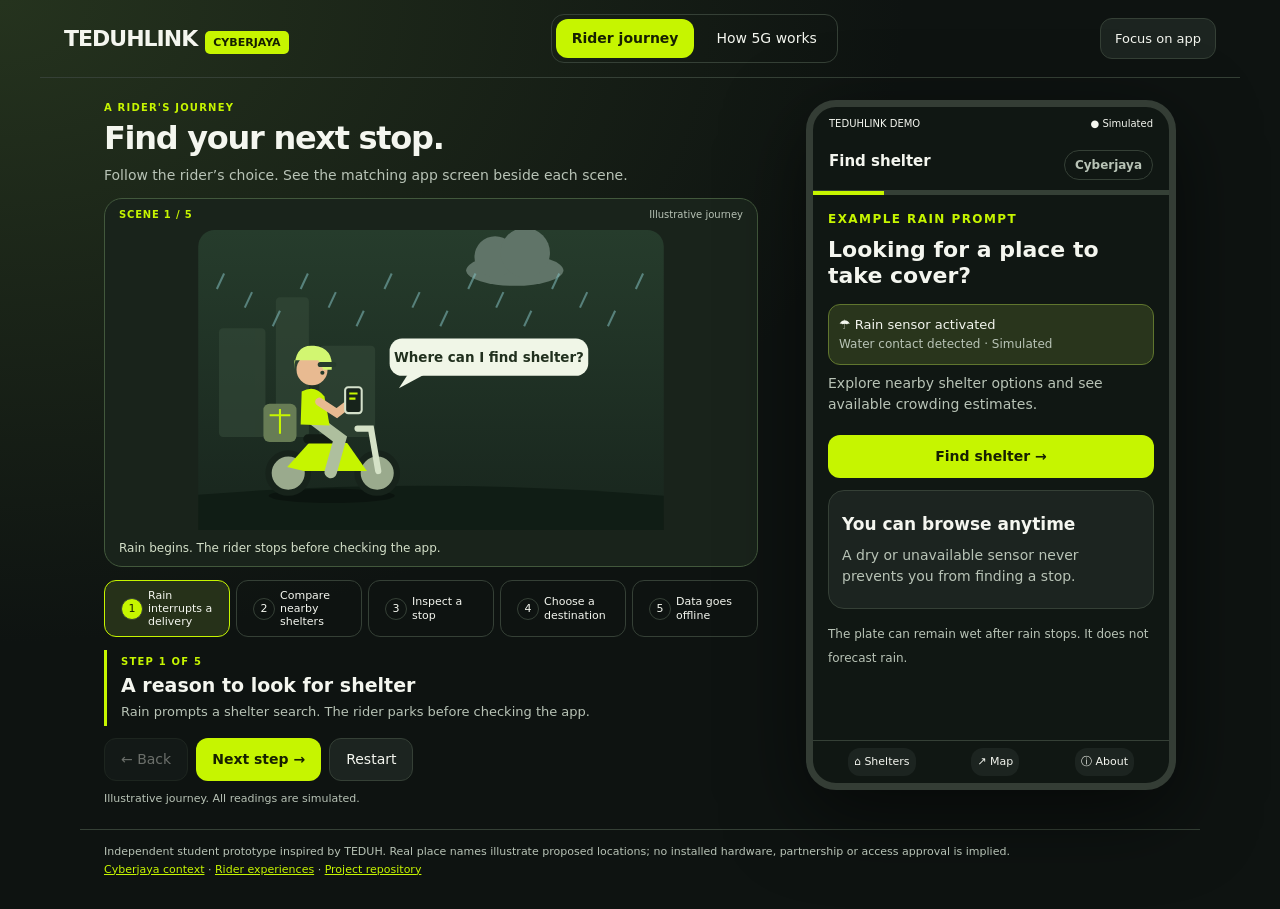
==== docs/index.html @ 0beedc75 "edit layout" ====
<!doctype html>
<html lang="en"><head><meta charset="utf-8"><meta name="viewport" content="width=device-width,initial-scale=1"><title>TeduhLink · A rider's journey</title>
<link rel="stylesheet" href="./deployment.css"><style>
:root{color-scheme:dark;--lime:#c6f500;--bg:#0e1311;--card:#1c2420;--muted:#b8c3b6;--line:#354036}*{box-sizing:border-box}body{margin:0;background:radial-gradient(ellipse at top left,#25331e 0,transparent 50%),var(--bg);color:#f4f6ef;font:16px/1.5 system-ui,sans-serif}button,a{font:inherit}button{cursor:pointer}button:focus-visible,a:focus-visible{outline:3px solid white;outline-offset:4px}button{border:1px solid var(--line);border-radius:12px;padding:12px 18px;background:var(--card);color:inherit}button:disabled{opacity:.4;cursor:default}a{color:var(--lime)}.primary{background:var(--lime);color:#172000;border:0;font-weight:750}.muted,small{color:var(--muted)}small{font-size:12px}.eyebrow{font-size:12px;letter-spacing:.12em;text-transform:uppercase;color:var(--lime);font-weight:750}header{max-width:1440px;margin:auto;padding:26px 32px;display:flex;justify-content:space-between;align-items:center;gap:12px;border-bottom:1px solid var(--line)}.brand{font-size:22px;font-weight:850;letter-spacing:-1px}.brand span{background:var(--lime);color:#162000;font-size:11px;letter-spacing:0;padding:5px 8px;border-radius:5px;margin-left:8px}.pill{display:inline-block;font-size:12px;padding:5px 10px;border:1px solid var(--line);border-radius:20px;color:var(--muted)}main{max-width:1360px;margin:32px auto;display:grid;grid-template-columns:1fr 390px .8fr;gap:38px;padding:0 30px;align-items:start}h1{font-size:clamp(30px,3.2vw,46px);letter-spacing:-.04em;line-height:1.13;margin:12px 0 18px}h2{font-size:24px;line-height:1.2}h3{font-size:18px;margin:8px 0}.intro{max-width:430px}.steps{display:grid;gap:9px;margin:28px 0}.step{text-align:left;display:flex;align-items:center;gap:12px;padding:13px;background:transparent}.step.active{border-color:var(--lime);background:#263119}.number{border:1px solid var(--line);border-radius:50%;width:28px;height:28px;display:grid;place-items:center;flex-shrink:0}.step.active .number{background:var(--lime);color:#172000}.controls{display:flex;gap:8px;flex-wrap:wrap}.phone{border:9px solid #343d35;border-radius:42px;background:#101713;box-shadow:0 24px 80px #0008;overflow:hidden;min-height:700px}.phone-top{padding:12px 22px;display:flex;justify-content:space-between;font-size:12px}.phone-brand{padding:14px 20px;border-bottom:1px solid var(--line);font-weight:800}.screen{padding:18px;min-height:545px}.screen p{margin:8px 0}.card{border:1px solid var(--line);border-radius:16px;padding:17px;margin:14px 0;background:var(--card)}.card.selected{border-color:var(--lime)}.tag{display:inline-block;padding:4px 9px;border-radius:7px;font-size:12px;background:#303c28;color:#dcf9b9}.busy{background:#b71930;color:#fff;border:1px solid #ed5265}.gray{background:#303631;color:#d5dcd1}.wide{width:100%;margin-top:14px}.notice{padding:13px;border-radius:12px;background:#29351c;border:1px solid #60762e;font-size:14px}.phone-nav{display:flex;justify-content:space-around;border-top:1px solid var(--line);padding:12px;font-size:12px}.phone-nav button{padding:8px;border:0;font-size:12px}.aside{padding-top:16px}.aside .card{background:#182019}.flow{display:grid;gap:10px;margin:18px 0}.flow div{padding:12px;background:#111812;border-radius:9px}.arrow{color:var(--lime);text-align:center}.footer{max-width:1300px;margin:36px auto;padding:20px 30px;border-top:1px solid var(--line);font-size:13px;color:var(--muted)}.map{height:205px;position:relative;background:repeating-linear-gradient(0deg,transparent,transparent 39px,#2b372b 40px),repeating-linear-gradient(90deg,#142018,#142018 39px,#2b372b 40px);border-radius:14px;overflow:hidden}.road{position:absolute;background:#44503f;height:16px;width:140%;top:95px;left:-25%;transform:rotate(-25deg)}.marker{position:absolute;z-index:1;background:var(--lime);color:#172000;padding:7px 12px;border-radius:8px;font-weight:750}.marker.a{left:20px;top:25px}.marker.b{right:14px;bottom:25px}.progress{height:4px;background:var(--line)}.progress div{height:100%;background:var(--lime);transition:width .2s}.about-copy{font-size:14px}body.clean main{display:block;max-width:440px}body.clean .intro,body.clean .aside{display:none}@media(max-width:1050px){main{grid-template-columns:1fr 370px;gap:25px}.aside{grid-column:1/-1;display:grid;grid-template-columns:1fr 1fr;gap:20px}}@media(max-width:700px){header{padding:18px;flex-wrap:wrap}main{display:flex;flex-direction:column;padding:0 16px;margin:24px auto;gap:25px}.intro,.phone,.aside{width:100%;max-width:440px;margin:auto}.steps{grid-template-columns:1fr 1fr;gap:6px}.step{font-size:13px;padding:9px}.aside{display:block}.phone{min-height:640px}.screen{min-height:500px}.footer{padding:20px}h1{font-size:34px}}
.rider-story{margin:22px 0 0;border:1px solid #42583c;border-radius:18px;overflow:hidden;background:#19231b}.rider-story svg{display:block;width:100%;height:auto}.story-top{display:flex;justify-content:space-between;padding:12px 15px;color:#c6f500;font-size:10px;font-weight:750;letter-spacing:.08em}.story-top span+span{color:#b8c3b6;font-weight:400;letter-spacing:0}.rider-story figcaption{padding:12px 15px;font-size:13px;line-height:1.5;color:#d3dfc8;min-height:63px}.story-rain{animation:drizzle 1s linear infinite}@keyframes drizzle{from{transform:translate(0,-4px)}to{transform:translate(-5px,8px)}}@media(prefers-reduced-motion:reduce){.story-rain{animation:none}}.shelter-heading{display:flex;align-items:center;justify-content:space-between;gap:12px}.shelter-icon{display:grid;place-items:center;background:#2b3527;color:var(--lime);width:38px;height:38px;border-radius:10px}.ui-icon{width:20px;height:20px;flex-shrink:0;vertical-align:middle}.tag{display:inline-flex;align-items:center;gap:7px;font-weight:650}.tag .ui-icon{width:16px;height:16px}.app-column{min-width:0;width:100%}.app-column>.card{margin:0 0 18px}.app-column>.card h2{font-size:22px}.app-column>.card p{font-size:14px}.app-column .phone{width:100%}@media(max-width:700px){.app-column{max-width:440px;margin:0 auto}}body.clean .app-column>.card{display:none}</style><link rel="stylesheet" href="./layout.css"></head><body>
<header><div class="brand">TEDUHLINK<span>CYBERJAYA</span></div><nav class="view-tabs" aria-label="Demo views"><button id="view-journey" aria-pressed="true">Rider journey</button><button id="view-network" aria-pressed="false">How 5G works</button></nav><button id="clean">Focus on app</button></header>
<main><section class="intro"><div class="eyebrow">A rider's journey</div><h1>Find your next stop.</h1><p class="muted">Follow the rider’s choice. See the matching app screen beside each scene.</p><div id="rider-scene" aria-live="polite"></div><div class="steps" id="steps"></div><div class="step-explanation"><div class="eyebrow" id="step-label"></div><h2 id="explain-title"></h2><p class="muted" id="explain"></p></div><div class="controls"><button id="back">← Back</button><button class="primary" id="next">Next step →</button><button id="restart">Restart</button></div><p class="demo-note">Illustrative journey. All readings are simulated.</p></section>
<div class="app-column"><section class="phone" aria-label="TeduhLink phone prototype"><div class="phone-top"><span>TEDUHLINK DEMO</span><span>● Simulated</span></div><div class="phone-brand">Find shelter <span class="pill" style="float:right">Cyberjaya</span></div><div class="progress"><div id="progress"></div></div><div id="screen" class="screen" aria-live="polite"></div><nav class="phone-nav" aria-label="App navigation"><button data-go="1">⌂ Shelters</button><button data-go="3">↗ Map</button><button id="about">ⓘ About</button></nav></section></div>
</main>
<section class="deploy" id="deployment" hidden aria-label="Interactive 5G deployment explainer"></section><script src="./deployment.js"></script><footer class="footer">Independent student prototype inspired by TEDUH. Real place names illustrate proposed locations; no installed hardware, partnership or access approval is implied.<br><a href="https://mediaselangor.com/en/2025/09/320927" target="_blank" rel="noopener">Cyberjaya context</a> · <a href="https://mediaselangor.com/en/2026/09/393885" target="_blank" rel="noopener">Rider experiences</a> · <a href="https://github.com/d1msums/teduhlink" target="_blank" rel="noopener">Project repository</a></footer>
<script src="./rider-story.js"></script><script>
const journey=[
['Rain interrupts a delivery','A reason to look for shelter','Rain prompts a shelter search. The rider parks before checking the app.'],
['Compare nearby shelters','A suggestion with a reason','Petronas is suggested: 830 m and 1 person, compared with 1.2 km and 3 at Shell. Example data; the rider chooses.'],
['Inspect a stop','Understand the estimate','Check the estimate and distance. People counts do not guarantee available space.'],
['Choose a destination','Choose the suggested shelter','The rider chooses Petronas. The illustrated arrival follows the app’s suggestion.'],
['Data goes offline','Old data becomes unavailable','Crowding becomes unavailable independently of the rain sensor. The app does not present an expired count as current.']];
let current=0;
const $=id=>document.getElementById(id);
const source='<p><small>Simulated data · Proposed location</small></p>';
function uiIcon(type){const paths=type==='fuel'?'<path d="M4 21V4a1 1 0 0 1 1-1h8a1 1 0 0 1 1 1v17M3 21h12M4 10h10M17 5l3 3v10a2 2 0 0 1-4 0v-4h-2M18 6v4h2"/>':'<circle cx="9" cy="7" r="3"/><path d="M3 21v-4a6 6 0 0 1 12 0v4M16 4a3 3 0 0 1 0 6M17 13a5 5 0 0 1 4 5v3"/>';return `<svg class="ui-icon" viewBox="0 0 24 24" fill="none" stroke="currentColor" stroke-width="1.8" stroke-linecap="round" stroke-linejoin="round" aria-hidden="true">${paths}</svg>`;}
function card(name,crowd,busy,action){return `<article class="card ${busy?'':'selected'}"><div class="shelter-heading"><small>PROPOSED SHELTER</small><span class="shelter-icon" aria-hidden="true">${uiIcon("fuel")}</span></div><h3>${name}</h3><p><small>↗ ${busy?'1.2 km':'830 m'} · Example distance from rider</small></p>${action?'<p class="notice">✓ Suggested · Closer &amp; less crowded<br><small>830 m · 1 person · Space not guaranteed.</small></p>':''}<span class="tag ${busy?'busy':''}">${uiIcon("people")}${crowd}</span>${action?'<button class="primary wide" data-go="2">Explore suggested stop →</button>':''}</article>`;}
function render(){
document.getElementById("rider-scene").innerHTML=drawRiderStory(current);
$('steps').innerHTML=journey.map((s,i)=>`<button class="step ${i===current?'active':''}" data-go="${i}" ${i===current?'aria-current="step"':''}><span class="number">${i+1}</span><span>${s[0]}</span></button>`).join('');
$('step-label').textContent=`Step ${current+1} of 5`;$('explain-title').textContent=journey[current][1];$('explain').textContent=journey[current][2];$('progress').style.width=`${(current+1)*20}%`;$('back').disabled=current===0;$('next').disabled=current===4;
const views=[
`<div class="eyebrow">Example rain prompt</div><h2>Looking for a place to take cover?</h2><div class="notice">☂ Rain sensor activated<br><small>Water contact detected · Simulated</small></div><p class="muted">Explore nearby shelter options and see available crowding estimates.</p><button class="primary wide" data-go="1">Find shelter →</button><div class="card"><h3>You can browse anytime</h3><p class="muted">A dry or unavailable sensor never prevents you from finding a stop.</p></div><small>The plate can remain wet after rain stops. It does not forecast rain.</small>`,
`<div class="eyebrow">Compare your options</div><h2>Shelter options</h2><small>Two illustrative listings · All readings simulated</small>${card('Shell Shaftsbury Square','Busy · Example estimate: 3',true,false)}${card('Petronas Cottage Walk','Some people detected · Estimate: 1',false,true)}<small>Facilities and rider access require site verification. No spaces are guaranteed.</small>`,
`<div class="eyebrow">Shelter details</div><h2>Petronas Cottage Walk</h2>${source}<p><span class="tag">↗ 830 m · Example distance</span></p><div class="card selected"><small>ESTIMATED CROWDING</small><h3>Some people detected</h3><span class="tag">Example count: 1 person</span><p><small>Fresh observation in this scenario</small></p></div><div class="card"><small>RAIN SENSOR</small><h3>Sensor wet</h3><small>Water contact, not shelter-floor conditions.</small></div><small>Demo threshold: 3+ people = busy. Access and facilities are pending verification.</small><button class="primary wide" data-go="3">View on concept map →</button>`,
`<div class="eyebrow">Illustrative map · Not for navigation</div><h2>Explore the destination</h2><div class="map" aria-label="Schematic locations, not geographically accurate"><div class="road"></div><span class="marker a">A · Petronas</span><span class="marker b">B · Shell</span></div><div class="card"><h3>Petronas Cottage Walk</h3><p class="muted">In a deployed service, verified coordinates would open in a navigation app.</p><small>Directions pending location and access verification.</small></div><button class="primary wide" data-go="4">What if the camera goes offline? →</button>`,
`<div class="eyebrow">Independent sensor updates</div><h2>Information you can interpret</h2><div class="card"><small>CAMERA OBSERVATION</small><h3>Crowding unavailable</h3><span class="tag gray">Example expired reading</span><p class="muted">Check other listed stops. An old count is no longer shown as current.</p></div><div class="card selected"><small>RAIN SENSOR</small><h3>Sensor wet</h3><span class="tag">Separate feed still updating</span></div><button class="primary wide" data-go="0">Replay the journey ↻</button>`];
$('screen').innerHTML=views[current];$('screen').scrollTop=0;}
document.addEventListener('click',e=>{const b=e.target.closest('[data-go]');if(b){current=Number(b.dataset.go);render();}});
$('next').onclick=()=>{if(current<4){current++;render();}};$('back').onclick=()=>{if(current>0){current--;render();}};$('restart').onclick=()=>{current=0;render();};
$('clean').onclick=()=>{document.body.classList.toggle('clean');$('clean').textContent=document.body.classList.contains('clean')?'Show guided journey':'Focus on app';};
function showView(network){document.querySelector('main').hidden=network;$('deployment').hidden=!network;$('view-journey').setAttribute('aria-pressed',String(!network));$('view-network').setAttribute('aria-pressed',String(network));$('clean').hidden=network;document.body.classList.remove('clean');$('clean').textContent='Focus on app';} $('view-journey').onclick=()=>showView(false);$('view-network').onclick=()=>showView(true);
$('about').onclick=()=>{$('screen').innerHTML='<div class="eyebrow">About the prototype</div><h2>Shelter discovery, with context.</h2><p class="about-copy">TeduhLink explores how rain-contact prompts and estimated crowding could help Cyberjaya riders choose where to stop.</p><div class="card"><h3>This page is simulated</h3><p class="muted">It does not connect to a camera, rain plate or live backend. Our indoor hardware demonstration provides separate evidence of those connections.</p></div><p class="about-copy">Inspired by TEDUH. Independent student project; no official endorsement. The need for live crowding information still requires rider validation.</p><button class="primary wide" data-go="0">Start the journey →</button>';};render();
</script></body></html>
---- docs/deployment.css ----
.deploy{max-width:1300px;margin:60px auto;padding:32px;border:1px solid var(--line);border-radius:26px;background:#141d18;scroll-margin-top:20px}.deploy h2{font-size:clamp(27px,3vw,38px);margin:12px 0}.deploy-lead{max-width:780px}.deploy-tabs,.deploy-controls{display:flex;gap:10px;flex-wrap:wrap;margin:22px 0}.deploy-tabs button[aria-pressed=true]{background:var(--lime);color:#172000;border-color:var(--lime);font-weight:750}.deploy-diagram{display:grid;grid-template-columns:repeat(4,1fr);gap:20px;margin:24px 0}.deploy-node{position:relative;border:1px solid var(--line);border-radius:16px;background:#101713;padding:18px;min-width:0}.deploy-node:not(:last-child):after{content:'→';position:absolute;right:-18px;top:40%;color:var(--lime)}.deploy-node.active{border-color:var(--lime);box-shadow:0 0 0 2px #c6f50025}.deploy-node.done{border-color:#647941}.deploy-node .node-icon{font-size:26px;color:var(--lime)}.deploy-node h3{font-size:17px}.deploy-node p{font-size:14px;color:var(--muted)}.deploy-node .node-state{font-size:11px;text-transform:uppercase;letter-spacing:.06em;color:var(--lime)}.deploy-frame{background:#243124;border:1px solid #485843;padding:12px;border-radius:10px;margin-top:10px;min-height:75px}.deploy-person{display:inline-block;width:32px;height:52px;margin:0 5px 0 0;vertical-align:bottom;overflow:visible}.deploy-frame small{display:block;margin-top:7px}.deploy-packet{font-family:ui-monospace,monospace;font-size:12px;overflow-wrap:anywhere;background:#202b21;border-radius:8px;padding:10px;margin-top:12px;color:#e0efcc}.deploy-results{display:grid;gap:10px}.deploy-result{padding:10px;border-radius:10px;background:#263522;font-size:13px}.deploy-result strong{display:block;color:var(--lime)}.deploy-result.busy-result{background:#541d28}.deploy-result.busy-result strong{color:#ff9baa}.deploy-copy{padding:20px 24px;background:#25311f;border-radius:14px;min-height:115px}.deploy-copy h3{margin-top:0}.deploy-facts{display:grid;grid-template-columns:1fr 1fr;gap:20px;margin-top:25px}.deploy-facts .card{margin:0}.deploy-note{font-size:13px;color:var(--muted);margin-top:22px}.deploy-controls label{display:flex;align-items:center;gap:12px;border:1px solid var(--line);border-radius:12px;padding:10px 14px;font-size:14px}.deploy-controls select{background:#1c2420;color:#f4f6ef;border:1px solid #647941;padding:7px;border-radius:6px;font:inherit}.deploy-step{font-size:13px!important}.deploy-step[aria-current=step]{border-color:var(--lime);color:var(--lime)}.deploy-link{display:inline-block;margin-top:16px;font-weight:750}.deploy-progress{display:flex;gap:8px;flex-wrap:wrap}.deploy .paused-note{color:#ffadba}.clean .deploy{display:none}@media(max-width:900px){.deploy{margin:35px 20px;padding:22px}.deploy-diagram{grid-template-columns:1fr 1fr}.deploy-node:nth-child(2):after{display:none}}@media(max-width:540px){.deploy{margin:30px 16px;padding:18px}.deploy-diagram,.deploy-facts{grid-template-columns:1fr}.deploy-node:not(:last-child):after{content:'↓';right:50%;top:auto;bottom:-23px}.deploy-node:nth-child(2):after{display:block}.deploy-copy{padding:17px}.deploy-controls button{flex:1}.deploy-controls label{width:100%}}
---- docs/layout.css ----
/* Compact presentation layout: one experience at a time. */
[hidden]{display:none!important}header{max-width:1200px;padding:14px 24px;gap:20px}.view-tabs{display:flex;gap:6px;padding:4px;border:1px solid var(--line);border-radius:13px}.view-tabs button{border:0;padding:9px 16px;font-size:14px;background:transparent}.view-tabs button[aria-pressed=true]{background:var(--lime);color:#172000;font-weight:750}#clean{font-size:13px;padding:10px 14px}main{max-width:1120px;grid-template-columns:minmax(0,1fr) 370px;gap:48px;margin:22px auto;padding:0 24px}.intro{max-width:none;min-width:0}.intro h1{font-size:32px;margin:5px 0 8px;line-height:1.15}.intro>.muted{font-size:14px;max-width:550px;margin:0 0 12px}.intro>.eyebrow{font-size:10px}.rider-story{margin:12px 0 0}.rider-story svg{max-height:300px}.story-top{padding:8px 14px}.rider-story figcaption{min-height:0;padding:9px 14px;font-size:12px}.steps{display:flex;gap:6px;margin:13px 0}.step{justify-content:center;flex:1;padding:8px 4px;font-size:11px;gap:5px;line-height:1.2}.step .number{width:22px;height:22px;font-size:11px}.step span:last-child{max-width:65px}.controls{margin-top:12px}.controls button{padding:10px 16px;font-size:14px}.step-explanation{border:0;border-left:3px solid var(--lime);border-radius:0;background:transparent;padding:4px 0 4px 14px;margin:12px 0}.step-explanation .eyebrow{font-size:10px}.step-explanation h2{font-size:19px;margin:5px 0}.step-explanation p{font-size:13px;line-height:1.5;margin:0;max-width:570px}.demo-note{font-size:11px;color:var(--muted);margin:10px 0 0}.app-column{width:370px}.phone{min-height:0;height:min(690px,calc(100dvh - 140px));display:flex;flex-direction:column;border-width:7px;border-radius:30px}.phone-top{padding:9px 16px;font-size:10px}.phone-brand{padding:10px 16px;font-size:15px}.phone .screen{min-height:0;flex:1;overflow-y:auto;overscroll-behavior:contain;padding:15px;scrollbar-width:thin;scrollbar-color:#526347 transparent}.phone .screen h2{font-size:22px;margin:9px 0 14px}.phone .screen h3{font-size:17px}.phone .screen .card{padding:13px;margin:12px 0}.phone .screen .notice{padding:10px;font-size:13px}.phone .screen p{font-size:14px}.phone .screen .wide{padding:11px 12px;font-size:14px;margin-top:12px}.phone-nav{padding:7px}.phone-nav button{padding:6px;font-size:11px}.footer{max-width:1120px;margin:18px auto;padding:13px 24px;font-size:11px;line-height:1.6}.deploy{max-width:1150px;margin:22px auto;padding:25px}.deploy h2{font-size:30px}.deploy-lead{font-size:14px}.deploy-facts{gap:15px}.deploy-facts .card p{font-size:13px}.deploy-node p{font-size:13px}.deploy-note{font-size:11px}.deploy-copy{min-height:0;padding:15px 20px}.deploy-copy p{font-size:14px;margin-bottom:0}.deploy-diagram{margin:18px 0}.deploy-tabs,.deploy-controls{margin:16px 0}.deploy-facts{margin-top:18px}.clean main{display:block;max-width:418px}.clean .intro{display:none}.clean .app-column{width:100%}.clean .phone{height:calc(100dvh - 140px)}
@media(min-width:900px) and (max-height:800px){main{margin:15px auto;gap:35px}.intro h1{font-size:27px}.rider-story svg{max-height:225px}.intro>.muted{font-size:13px}.step-explanation h2{font-size:17px}.step-explanation p{font-size:12px}.steps{margin:9px 0}.step{padding:6px 4px}.controls{margin-top:9px}.rider-story figcaption{padding:7px 13px}.footer{margin:10px auto}}
@media(max-width:899px){header{flex-wrap:wrap;gap:10px;padding:14px 18px}.view-tabs{order:3;width:100%;justify-content:center}.view-tabs button{flex:1}main{grid-template-columns:minmax(0,1fr) minmax(290px,340px);gap:22px;padding:0 18px}.app-column{width:100%}.phone{height:650px}.intro h1{font-size:27px}.steps{flex-wrap:wrap}.step{flex:1 0 28%}.rider-story svg{max-height:260px}.deploy{margin:18px}}
@media(max-width:650px){main{display:flex;flex-direction:column;gap:25px}.intro,.app-column{max-width:440px;width:100%;margin:auto}.phone{height:650px;max-height:85dvh}.steps{flex-wrap:nowrap}.step{flex:1}.step span:last-child{display:none}.intro h1{font-size:29px}.rider-story svg{max-height:280px}.deploy{padding:18px}.deploy h2{font-size:26px}}
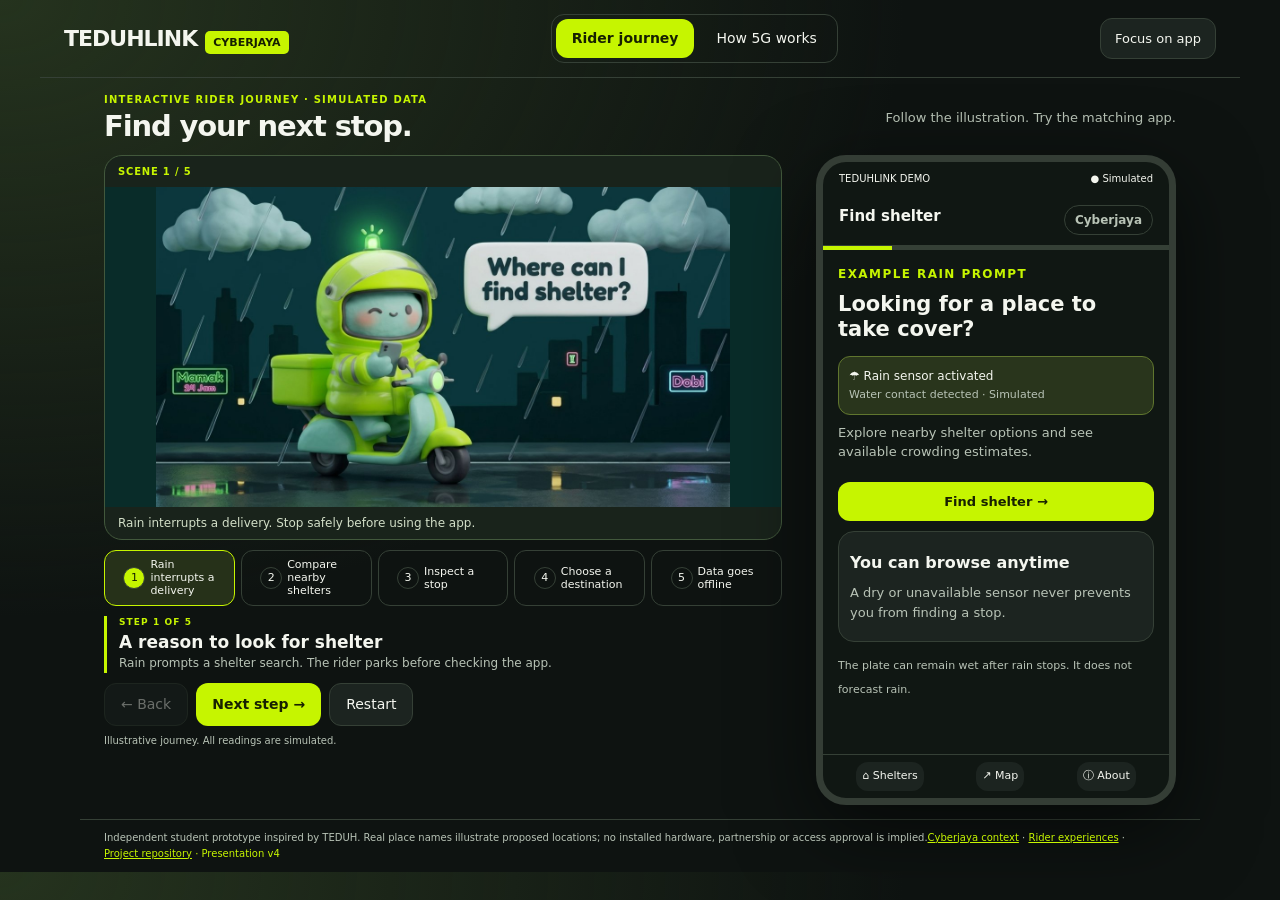
==== commit d34653f5: "update pic" ====
--- a/docs/index.html
+++ b/docs/index.html
@@ -1,14 +1,100 @@
 <!doctype html>
-<html lang="en"><head><meta charset="utf-8"><meta name="viewport" content="width=device-width,initial-scale=1"><title>TeduhLink · A rider's journey</title>
-<link rel="stylesheet" href="./deployment.css"><style>
+<html lang="en"><head><meta charset="utf-8"><meta name="viewport" content="width=device-width,initial-scale=1"><title>TeduhLink | Presentation Demo v4</title>
+<style>
+.deploy{max-width:1300px;margin:60px auto;padding:32px;border:1px solid var(--line);border-radius:26px;background:#141d18;scroll-margin-top:20px}.deploy h2{font-size:clamp(27px,3vw,38px);margin:12px 0}.deploy-lead{max-width:780px}.deploy-tabs,.deploy-controls{display:flex;gap:10px;flex-wrap:wrap;margin:22px 0}.deploy-tabs button[aria-pressed=true]{background:var(--lime);color:#172000;border-color:var(--lime);font-weight:750}.deploy-diagram{display:grid;grid-template-columns:repeat(4,1fr);gap:20px;margin:24px 0}.deploy-node{position:relative;border:1px solid var(--line);border-radius:16px;background:#101713;padding:18px;min-width:0}.deploy-node:not(:last-child):after{content:'→';position:absolute;right:-18px;top:40%;color:var(--lime)}.deploy-node.active{border-color:var(--lime);box-shadow:0 0 0 2px #c6f50025}.deploy-node.done{border-color:#647941}.deploy-node .node-icon{font-size:26px;color:var(--lime)}.deploy-node h3{font-size:17px}.deploy-node p{font-size:14px;color:var(--muted)}.deploy-node .node-state{font-size:11px;text-transform:uppercase;letter-spacing:.06em;color:var(--lime)}.deploy-frame{background:#243124;border:1px solid #485843;padding:12px;border-radius:10px;margin-top:10px;min-height:75px}.deploy-person{display:inline-block;width:32px;height:52px;margin:0 5px 0 0;vertical-align:bottom;overflow:visible}.deploy-frame small{display:block;margin-top:7px}.deploy-packet{font-family:ui-monospace,monospace;font-size:12px;overflow-wrap:anywhere;background:#202b21;border-radius:8px;padding:10px;margin-top:12px;color:#e0efcc}.deploy-results{display:grid;gap:10px}.deploy-result{padding:10px;border-radius:10px;background:#263522;font-size:13px}.deploy-result strong{display:block;color:var(--lime)}.deploy-result.busy-result{background:#541d28}.deploy-result.busy-result strong{color:#ff9baa}.deploy-copy{padding:20px 24px;background:#25311f;border-radius:14px;min-height:115px}.deploy-copy h3{margin-top:0}.deploy-facts{display:grid;grid-template-columns:1fr 1fr;gap:20px;margin-top:25px}.deploy-facts .card{margin:0}.deploy-note{font-size:13px;color:var(--muted);margin-top:22px}.deploy-controls label{display:flex;align-items:center;gap:12px;border:1px solid var(--line);border-radius:12px;padding:10px 14px;font-size:14px}.deploy-controls select{background:#1c2420;color:#f4f6ef;border:1px solid #647941;padding:7px;border-radius:6px;font:inherit}.deploy-step{font-size:13px!important}.deploy-step[aria-current=step]{border-color:var(--lime);color:var(--lime)}.deploy-link{display:inline-block;margin-top:16px;font-weight:750}.deploy-progress{display:flex;gap:8px;flex-wrap:wrap}.deploy .paused-note{color:#ffadba}.clean .deploy{display:none}@media(max-width:900px){.deploy{margin:35px 20px;padding:22px}.deploy-diagram{grid-template-columns:1fr 1fr}.deploy-node:nth-child(2):after{display:none}}@media(max-width:540px){.deploy{margin:30px 16px;padding:18px}.deploy-diagram,.deploy-facts{grid-template-columns:1fr}.deploy-node:not(:last-child):after{content:'↓';right:50%;top:auto;bottom:-23px}.deploy-node:nth-child(2):after{display:block}.deploy-copy{padding:17px}.deploy-controls button{flex:1}.deploy-controls label{width:100%}}
+
+</style><style>
 :root{color-scheme:dark;--lime:#c6f500;--bg:#0e1311;--card:#1c2420;--muted:#b8c3b6;--line:#354036}*{box-sizing:border-box}body{margin:0;background:radial-gradient(ellipse at top left,#25331e 0,transparent 50%),var(--bg);color:#f4f6ef;font:16px/1.5 system-ui,sans-serif}button,a{font:inherit}button{cursor:pointer}button:focus-visible,a:focus-visible{outline:3px solid white;outline-offset:4px}button{border:1px solid var(--line);border-radius:12px;padding:12px 18px;background:var(--card);color:inherit}button:disabled{opacity:.4;cursor:default}a{color:var(--lime)}.primary{background:var(--lime);color:#172000;border:0;font-weight:750}.muted,small{color:var(--muted)}small{font-size:12px}.eyebrow{font-size:12px;letter-spacing:.12em;text-transform:uppercase;color:var(--lime);font-weight:750}header{max-width:1440px;margin:auto;padding:26px 32px;display:flex;justify-content:space-between;align-items:center;gap:12px;border-bottom:1px solid var(--line)}.brand{font-size:22px;font-weight:850;letter-spacing:-1px}.brand span{background:var(--lime);color:#162000;font-size:11px;letter-spacing:0;padding:5px 8px;border-radius:5px;margin-left:8px}.pill{display:inline-block;font-size:12px;padding:5px 10px;border:1px solid var(--line);border-radius:20px;color:var(--muted)}main{max-width:1360px;margin:32px auto;display:grid;grid-template-columns:1fr 390px .8fr;gap:38px;padding:0 30px;align-items:start}h1{font-size:clamp(30px,3.2vw,46px);letter-spacing:-.04em;line-height:1.13;margin:12px 0 18px}h2{font-size:24px;line-height:1.2}h3{font-size:18px;margin:8px 0}.intro{max-width:430px}.steps{display:grid;gap:9px;margin:28px 0}.step{text-align:left;display:flex;align-items:center;gap:12px;padding:13px;background:transparent}.step.active{border-color:var(--lime);background:#263119}.number{border:1px solid var(--line);border-radius:50%;width:28px;height:28px;display:grid;place-items:center;flex-shrink:0}.step.active .number{background:var(--lime);color:#172000}.controls{display:flex;gap:8px;flex-wrap:wrap}.phone{border:9px solid #343d35;border-radius:42px;background:#101713;box-shadow:0 24px 80px #0008;overflow:hidden;min-height:700px}.phone-top{padding:12px 22px;display:flex;justify-content:space-between;font-size:12px}.phone-brand{padding:14px 20px;border-bottom:1px solid var(--line);font-weight:800}.screen{padding:18px;min-height:545px}.screen p{margin:8px 0}.card{border:1px solid var(--line);border-radius:16px;padding:17px;margin:14px 0;background:var(--card)}.card.selected{border-color:var(--lime)}.tag{display:inline-block;padding:4px 9px;border-radius:7px;font-size:12px;background:#303c28;color:#dcf9b9}.busy{background:#b71930;color:#fff;border:1px solid #ed5265}.gray{background:#303631;color:#d5dcd1}.wide{width:100%;margin-top:14px}.notice{padding:13px;border-radius:12px;background:#29351c;border:1px solid #60762e;font-size:14px}.phone-nav{display:flex;justify-content:space-around;border-top:1px solid var(--line);padding:12px;font-size:12px}.phone-nav button{padding:8px;border:0;font-size:12px}.aside{padding-top:16px}.aside .card{background:#182019}.flow{display:grid;gap:10px;margin:18px 0}.flow div{padding:12px;background:#111812;border-radius:9px}.arrow{color:var(--lime);text-align:center}.footer{max-width:1300px;margin:36px auto;padding:20px 30px;border-top:1px solid var(--line);font-size:13px;color:var(--muted)}.map{height:205px;position:relative;background:repeating-linear-gradient(0deg,transparent,transparent 39px,#2b372b 40px),repeating-linear-gradient(90deg,#142018,#142018 39px,#2b372b 40px);border-radius:14px;overflow:hidden}.road{position:absolute;background:#44503f;height:16px;width:140%;top:95px;left:-25%;transform:rotate(-25deg)}.marker{position:absolute;z-index:1;background:var(--lime);color:#172000;padding:7px 12px;border-radius:8px;font-weight:750}.marker.a{left:20px;top:25px}.marker.b{right:14px;bottom:25px}.progress{height:4px;background:var(--line)}.progress div{height:100%;background:var(--lime);transition:width .2s}.about-copy{font-size:14px}body.clean main{display:block;max-width:440px}body.clean .intro,body.clean .aside{display:none}@media(max-width:1050px){main{grid-template-columns:1fr 370px;gap:25px}.aside{grid-column:1/-1;display:grid;grid-template-columns:1fr 1fr;gap:20px}}@media(max-width:700px){header{padding:18px;flex-wrap:wrap}main{display:flex;flex-direction:column;padding:0 16px;margin:24px auto;gap:25px}.intro,.phone,.aside{width:100%;max-width:440px;margin:auto}.steps{grid-template-columns:1fr 1fr;gap:6px}.step{font-size:13px;padding:9px}.aside{display:block}.phone{min-height:640px}.screen{min-height:500px}.footer{padding:20px}h1{font-size:34px}}
-.rider-story{margin:22px 0 0;border:1px solid #42583c;border-radius:18px;overflow:hidden;background:#19231b}.rider-story svg{display:block;width:100%;height:auto}.story-top{display:flex;justify-content:space-between;padding:12px 15px;color:#c6f500;font-size:10px;font-weight:750;letter-spacing:.08em}.story-top span+span{color:#b8c3b6;font-weight:400;letter-spacing:0}.rider-story figcaption{padding:12px 15px;font-size:13px;line-height:1.5;color:#d3dfc8;min-height:63px}.story-rain{animation:drizzle 1s linear infinite}@keyframes drizzle{from{transform:translate(0,-4px)}to{transform:translate(-5px,8px)}}@media(prefers-reduced-motion:reduce){.story-rain{animation:none}}.shelter-heading{display:flex;align-items:center;justify-content:space-between;gap:12px}.shelter-icon{display:grid;place-items:center;background:#2b3527;color:var(--lime);width:38px;height:38px;border-radius:10px}.ui-icon{width:20px;height:20px;flex-shrink:0;vertical-align:middle}.tag{display:inline-flex;align-items:center;gap:7px;font-weight:650}.tag .ui-icon{width:16px;height:16px}.app-column{min-width:0;width:100%}.app-column>.card{margin:0 0 18px}.app-column>.card h2{font-size:22px}.app-column>.card p{font-size:14px}.app-column .phone{width:100%}@media(max-width:700px){.app-column{max-width:440px;margin:0 auto}}body.clean .app-column>.card{display:none}</style><link rel="stylesheet" href="./layout.css"></head><body>
+.rider-story{margin:22px 0 0;border:1px solid #42583c;border-radius:18px;overflow:hidden;background:#19231b}.rider-story svg{display:block;width:100%;height:auto}.story-top{display:flex;justify-content:space-between;padding:12px 15px;color:#c6f500;font-size:10px;font-weight:750;letter-spacing:.08em}.story-top span+span{color:#b8c3b6;font-weight:400;letter-spacing:0}.rider-story figcaption{padding:12px 15px;font-size:13px;line-height:1.5;color:#d3dfc8;min-height:63px}.story-rain{animation:drizzle 1s linear infinite}@keyframes drizzle{from{transform:translate(0,-4px)}to{transform:translate(-5px,8px)}}@media(prefers-reduced-motion:reduce){.story-rain{animation:none}}.shelter-heading{display:flex;align-items:center;justify-content:space-between;gap:12px}.shelter-icon{display:grid;place-items:center;background:#2b3527;color:var(--lime);width:38px;height:38px;border-radius:10px}.ui-icon{width:20px;height:20px;flex-shrink:0;vertical-align:middle}.tag{display:inline-flex;align-items:center;gap:7px;font-weight:650}.tag .ui-icon{width:16px;height:16px}.app-column{min-width:0;width:100%}.app-column>.card{margin:0 0 18px}.app-column>.card h2{font-size:22px}.app-column>.card p{font-size:14px}.app-column .phone{width:100%}@media(max-width:700px){.app-column{max-width:440px;margin:0 auto}}body.clean .app-column>.card{display:none}</style><style>
+/* Compact presentation layout: one experience at a time. */
+[hidden]{display:none!important}header{max-width:1200px;padding:14px 24px;gap:20px}.view-tabs{display:flex;gap:6px;padding:4px;border:1px solid var(--line);border-radius:13px}.view-tabs button{border:0;padding:9px 16px;font-size:14px;background:transparent}.view-tabs button[aria-pressed=true]{background:var(--lime);color:#172000;font-weight:750}#clean{font-size:13px;padding:10px 14px}main{max-width:1120px;grid-template-columns:minmax(0,1fr) 370px;gap:48px;margin:22px auto;padding:0 24px}.intro{max-width:none;min-width:0}.intro h1{font-size:32px;margin:5px 0 8px;line-height:1.15}.intro>.muted{font-size:14px;max-width:550px;margin:0 0 12px}.intro>.eyebrow{font-size:10px}.rider-story{margin:12px 0 0}.rider-story svg{max-height:300px}.story-top{padding:8px 14px}.rider-story figcaption{min-height:0;padding:9px 14px;font-size:12px}.steps{display:flex;gap:6px;margin:13px 0}.step{justify-content:center;flex:1;padding:8px 4px;font-size:11px;gap:5px;line-height:1.2}.step .number{width:22px;height:22px;font-size:11px}.step span:last-child{max-width:65px}.controls{margin-top:12px}.controls button{padding:10px 16px;font-size:14px}.step-explanation{border:0;border-left:3px solid var(--lime);border-radius:0;background:transparent;padding:4px 0 4px 14px;margin:12px 0}.step-explanation .eyebrow{font-size:10px}.step-explanation h2{font-size:19px;margin:5px 0}.step-explanation p{font-size:13px;line-height:1.5;margin:0;max-width:570px}.demo-note{font-size:11px;color:var(--muted);margin:10px 0 0}.app-column{width:370px}.phone{min-height:0;height:min(690px,calc(100dvh - 140px));display:flex;flex-direction:column;border-width:7px;border-radius:30px}.phone-top{padding:9px 16px;font-size:10px}.phone-brand{padding:10px 16px;font-size:15px}.phone .screen{min-height:0;flex:1;overflow-y:auto;overscroll-behavior:contain;padding:15px;scrollbar-width:thin;scrollbar-color:#526347 transparent}.phone .screen h2{font-size:22px;margin:9px 0 14px}.phone .screen h3{font-size:17px}.phone .screen .card{padding:13px;margin:12px 0}.phone .screen .notice{padding:10px;font-size:13px}.phone .screen p{font-size:14px}.phone .screen .wide{padding:11px 12px;font-size:14px;margin-top:12px}.phone-nav{padding:7px}.phone-nav button{padding:6px;font-size:11px}.footer{max-width:1120px;margin:18px auto;padding:13px 24px;font-size:11px;line-height:1.6}.deploy{max-width:1150px;margin:22px auto;padding:25px}.deploy h2{font-size:30px}.deploy-lead{font-size:14px}.deploy-facts{gap:15px}.deploy-facts .card p{font-size:13px}.deploy-node p{font-size:13px}.deploy-note{font-size:11px}.deploy-copy{min-height:0;padding:15px 20px}.deploy-copy p{font-size:14px;margin-bottom:0}.deploy-diagram{margin:18px 0}.deploy-tabs,.deploy-controls{margin:16px 0}.deploy-facts{margin-top:18px}.clean main{display:block;max-width:418px}.clean .intro{display:none}.clean .app-column{width:100%}.clean .phone{height:calc(100dvh - 140px)}
+@media(min-width:900px) and (max-height:800px){main{margin:15px auto;gap:35px}.intro h1{font-size:27px}.rider-story svg{max-height:225px}.intro>.muted{font-size:13px}.step-explanation h2{font-size:17px}.step-explanation p{font-size:12px}.steps{margin:9px 0}.step{padding:6px 4px}.controls{margin-top:9px}.rider-story figcaption{padding:7px 13px}.footer{margin:10px auto}}
+@media(max-width:899px){header{flex-wrap:wrap;gap:10px;padding:14px 18px}.view-tabs{order:3;width:100%;justify-content:center}.view-tabs button{flex:1}main{grid-template-columns:minmax(0,1fr) minmax(290px,340px);gap:22px;padding:0 18px}.app-column{width:100%}.phone{height:650px}.intro h1{font-size:27px}.steps{flex-wrap:wrap}.step{flex:1 0 28%}.rider-story svg{max-height:260px}.deploy{margin:18px}}
+@media(max-width:650px){main{display:flex;flex-direction:column;gap:25px}.intro,.app-column{max-width:440px;width:100%;margin:auto}.phone{height:650px;max-height:85dvh}.steps{flex-wrap:nowrap}.step{flex:1}.step span:last-child{display:none}.intro h1{font-size:29px}.rider-story svg{max-height:280px}.deploy{padding:18px}.deploy h2{font-size:26px}}
+
+
+.journey-heading{max-width:1120px;margin:14px auto 12px;padding:0 24px;display:flex;align-items:center;justify-content:space-between;gap:15px}.journey-heading h1{font-size:29px;margin:3px 0 0}.journey-heading .eyebrow{font-size:10px}.journey-heading p{font-size:13px;color:var(--muted)}
+main{display:grid;grid-template-columns:minmax(0,1fr) 360px;align-items:stretch;gap:34px;margin:0 auto;max-width:1120px;padding:0 24px}
+.intro{display:flex;flex-direction:column;min-width:0}.rider-story{margin:0}.rider-story svg{height:clamp(200px,36dvh,320px);max-height:none;width:100%}.story-top{padding:8px 13px}.story-top span+span{display:none}.rider-story figcaption{padding:8px 13px;font-size:12px;line-height:1.35}.app-column{width:360px}.phone{height:clamp(430px,calc(100dvh - 220px),650px);max-height:none}.steps{margin:10px 0 0}.step{padding:7px 3px}.step-explanation{margin:10px 0 0;padding:0 0 0 12px}.step-explanation h2{font-size:17px;margin:3px 0}.step-explanation p{font-size:12px;line-height:1.45}.step-explanation .eyebrow{font-size:9px}.controls{margin-top:10px}.demo-note{margin:7px 0 0;font-size:10px}.footer{margin:14px auto 0;padding:10px 24px;font-size:10px}.footer br{display:none}.footer a{white-space:nowrap}.footer:after{content:' · Presentation v4';color:#c6f500}.phone .screen h2{font-size:21px}.phone .screen .card{padding:11px;margin:10px 0}.phone .screen .card h3{font-size:16px}.phone .screen .shelter-heading small{font-size:10px}.phone .screen p{font-size:13px}.phone .screen small{font-size:11px}.phone .screen .notice{font-size:12px}.phone .screen .wide{font-size:13px;padding:10px}.clean .journey-heading{display:none}
+@media(min-width:900px) and (max-height:720px){header{padding-top:9px;padding-bottom:9px}.journey-heading{margin:9px auto}.journey-heading h1{font-size:25px}.rider-story svg{height:29dvh}.phone{height:calc(100dvh - 185px);min-height:400px}.step-explanation p{font-size:11px}.step-explanation h2{font-size:15px}.step{font-size:10px}.controls button{padding:8px 12px}.footer{margin-top:9px}}
+@media(min-width:651px) and (max-width:899px){main{display:grid;grid-template-columns:minmax(0,1fr) 320px;padding:0 18px;gap:20px}.app-column{width:320px}.journey-heading{padding:0 18px}.journey-heading p{display:none}.rider-story svg{height:250px}.phone{height:590px}.steps{flex-wrap:wrap}.step{flex:1 0 28%}}
+@media(max-width:650px){.journey-heading{display:block;margin:16px auto;padding:0 18px}.journey-heading h1{font-size:27px}.journey-heading p{margin:5px 0 0}main{display:flex;flex-direction:column;padding:0 18px;gap:24px}.intro,.app-column{width:100%;max-width:440px}.rider-story svg{height:auto;max-height:300px}.phone{height:620px;max-height:85dvh}.steps{flex-wrap:nowrap}.step{flex:1}.footer{font-size:10px}.demo-note{font-size:11px}}
+
+</style><style>.story-picture{display:block;width:100%;height:clamp(200px,36dvh,320px);object-fit:contain;background:#092c29}@media(min-width:900px) and (max-height:720px){.story-picture{height:29dvh}}@media(max-width:650px){.story-picture{height:auto;max-height:300px}}</style></head><body>
 <header><div class="brand">TEDUHLINK<span>CYBERJAYA</span></div><nav class="view-tabs" aria-label="Demo views"><button id="view-journey" aria-pressed="true">Rider journey</button><button id="view-network" aria-pressed="false">How 5G works</button></nav><button id="clean">Focus on app</button></header>
-<main><section class="intro"><div class="eyebrow">A rider's journey</div><h1>Find your next stop.</h1><p class="muted">Follow the rider’s choice. See the matching app screen beside each scene.</p><div id="rider-scene" aria-live="polite"></div><div class="steps" id="steps"></div><div class="step-explanation"><div class="eyebrow" id="step-label"></div><h2 id="explain-title"></h2><p class="muted" id="explain"></p></div><div class="controls"><button id="back">← Back</button><button class="primary" id="next">Next step →</button><button id="restart">Restart</button></div><p class="demo-note">Illustrative journey. All readings are simulated.</p></section>
+<section class="journey-heading" id="journey-heading"><div><div class="eyebrow">Interactive rider journey · Simulated data</div><h1>Find your next stop.</h1></div><p>Follow the illustration. Try the matching app.</p></section><main><section class="intro"><div id="rider-scene" aria-live="polite"></div><div class="steps" id="steps"></div><div class="step-explanation"><div class="eyebrow" id="step-label"></div><h2 id="explain-title"></h2><p class="muted" id="explain"></p></div><div class="controls"><button id="back">← Back</button><button class="primary" id="next">Next step →</button><button id="restart">Restart</button></div><p class="demo-note">Illustrative journey. All readings are simulated.</p></section>
 <div class="app-column"><section class="phone" aria-label="TeduhLink phone prototype"><div class="phone-top"><span>TEDUHLINK DEMO</span><span>● Simulated</span></div><div class="phone-brand">Find shelter <span class="pill" style="float:right">Cyberjaya</span></div><div class="progress"><div id="progress"></div></div><div id="screen" class="screen" aria-live="polite"></div><nav class="phone-nav" aria-label="App navigation"><button data-go="1">⌂ Shelters</button><button data-go="3">↗ Map</button><button id="about">ⓘ About</button></nav></section></div>
 </main>
-<section class="deploy" id="deployment" hidden aria-label="Interactive 5G deployment explainer"></section><script src="./deployment.js"></script><footer class="footer">Independent student prototype inspired by TEDUH. Real place names illustrate proposed locations; no installed hardware, partnership or access approval is implied.<br><a href="https://mediaselangor.com/en/2025/09/320927" target="_blank" rel="noopener">Cyberjaya context</a> · <a href="https://mediaselangor.com/en/2026/09/393885" target="_blank" rel="noopener">Rider experiences</a> · <a href="https://github.com/d1msums/teduhlink" target="_blank" rel="noopener">Project repository</a></footer>
-<script src="./rider-story.js"></script><script>
+<section class="deploy" id="deployment" hidden aria-label="Interactive 5G deployment explainer"></section><script>
+(()=>{
+  const host=document.getElementById('deployment');
+  host.innerHTML=`<div class="eyebrow">Behind the experience · Interactive architecture</div><h2>How 5G connects the shelter network</h2><p class="muted deploy-lead">Follow an image from a shelter camera to an automatic crowd estimate in the app. Switch views to compare our working prototype with the proposed deployment.</p><div class="deploy-tabs" role="group" aria-label="Architecture version"><button data-mode="proposed" aria-pressed="true">Proposed 5G network</button><button data-mode="current" aria-pressed="false">Current working prototype</button></div><div id="deploy-summary" class="notice"></div><div class="deploy-controls"><button id="deploy-play" class="primary">▶ Play automatic flow</button><button id="deploy-next">Next stage →</button><button id="deploy-reset">Reset</button><label>Petronas example count <select id="deploy-count"><option value="1">1 person</option><option value="3">3 people</option><option value="0">No people</option></select></label></div><div class="deploy-progress" aria-label="Explore a stage"></div><div class="deploy-diagram"></div><div class="deploy-copy" aria-live="polite"></div><div class="deploy-facts"><div class="card"><div class="eyebrow">Why 5G contributes</div><h3>Carry images from dispersed shelters</h3><p class="muted">A 5G gateway provides a wireless uplink where a new fixed line is impractical. Camera images create the larger data workload, while the rider receives a compact result. The pilot would compare upload reliability and observation age against 4G or a fixed connection.</p></div><div class="card"><div class="eyebrow">Why share the AI server?</div><h3>Maintain one service for many stops</h3><p class="muted">One managed server can run the same detector for participating stops, keeping each location’s results separate. Model updates happen centrally. Each site still needs a suitable camera, a capture device and permission to operate.</p></div></div><p class="deploy-note">Interactive explanation only. All images, counts and data transfers here are simulated. The proposed server deployment and 5G performance have not been demonstrated by this page. 4G or fixed connectivity may also be suitable. The ESP32 sends rain-contact readings separately through the gateway.</p>`;
+  let mode='proposed',stage=0,timer=null,count=1;
+  const descriptions={proposed:[['Automatic capture','At each participating shelter, a capture program takes selected camera frames and attaches the stop ID and capture time. No person needs to upload a picture.'],['Automatic upload through 5G','The capture program sends the images through the site’s 5G router to the AI server. The router supplies connectivity; it does not run the people detector.'],['AI estimates people automatically','A pretrained person detector runs on the shared server. The backend stores each result with its stop ID and capture time. Petronas and Shell remain separate records.'],['The app refreshes automatically','The app fetches the newest count, crowd category and observation age. Riders receive results, not the camera feed. No manual count approval is needed.']],current:[['Camera captures frames','Your prototype camera supplies frames to the program on your laptop. The rain sensor follows its own independent data path.'],['Laptop runs the detector','The people-detection model runs locally on the laptop and estimates how many people are visible in the camera zone.'],['Program sends the result','The program automatically posts the count to the backend with its stop ID. This version sends a count rather than images for remote AI processing.'],['App displays the observation','The app retrieves the backend result and shows the crowd estimate. The team has confirmed the camera-to-app and rain-sensor-to-app tests passed.']]};
+  const q=s=>host.querySelector(s);
+  const category=n=>n===0?'No people detected':n>=3?'Busy':'Some people detected';
+  function stop(){if(timer)clearInterval(timer);timer=null;q('#deploy-play').textContent='▶ Play automatic flow';}
+  function render(){
+    host.querySelectorAll('[data-mode]').forEach(b=>b.setAttribute('aria-pressed',String(b.dataset.mode===mode)));
+    q('#deploy-summary').textContent=mode==='proposed'?'PROPOSED: camera images → 5G connection → shared AI server → backend → rider app.':'WORKING PROTOTYPE: camera → laptop AI → backend → rider app. The current flow does not require 5G.';
+    const names=mode==='proposed'?['Shelter cameras','5G gateway','Shared AI + backend','Rider app']:['Camera','Laptop AI','Backend','Rider app'];
+    const icons=['▣',mode==='proposed'?'◉':'▤','⚙','▯'];
+    q('.deploy-progress').innerHTML=names.map((n,i)=>`<button class="deploy-step" data-stage="${i}" ${i===stage?'aria-current="step"':''}>${i+1}. ${n}</button>`).join('');
+    const people='<svg class="deploy-person" viewBox="0 0 40 64" aria-hidden="true"><circle cx="20" cy="9" r="7" fill="#efbc8f"/><path d="M13 21 Q20 17 27 21 L29 39 H11Z" fill="#c6f500"/><path d="M12 23 L7 37 M28 23 L33 37" fill="none" stroke="#efbc8f" stroke-width="5" stroke-linecap="round"/><path d="M15 40 L14 57 M25 40 L26 57" fill="none" stroke="#aebfa6" stroke-width="6" stroke-linecap="round"/><path d="M10 60 H17 M24 60 H31" stroke="#edf3e8" stroke-width="4" stroke-linecap="round"/></svg>'.repeat(count);
+    const frame=`<div class="deploy-frame">${people}<small>Petronas: example camera zone</small></div>`;
+    const results=`<div class="deploy-results"><div class="deploy-result ${count>=3?'busy-result':''}"><strong>Petronas Cottage Walk</strong>${count} ${count===1?'person':'people'} · ${category(count)}<br>Example current observation</div><div class="deploy-result busy-result"><strong>Shell Shaftsbury Square</strong>3 people · Busy<br>Separate example observation</div></div>`;
+    const payload=mode==='proposed'?'image + stop ID + capture time':'count + stop ID + capture time';
+    const contents=mode==='proposed'?[frame,'<p>Wi-Fi / Ethernet in<br>5G mobile uplink out</p><div class="deploy-packet">'+payload+'</div>',stage>=2?`<div class="deploy-packet">Petronas → ${count}<br>Shell → 3<br>Same model, separate records</div>`:'<p>Waiting for camera frames</p>',stage===3?results:'<p>App receives results after AI processing</p>']:[frame,stage>=1?`<div class="deploy-packet">AI estimate: ${count}<br>${category(count)}</div>`:'<p>Waiting for camera frames</p>',stage>=2?'<div class="deploy-packet">'+payload+'</div>':'<p>Waiting for count upload</p>',stage===3?results:'<p>App receives results after upload</p>'];
+    q('.deploy-diagram').innerHTML=names.map((n,i)=>`<div class="deploy-node ${i===stage?'active':i<stage?'done':''}"><span class="node-state">${i===stage?'Current stage':i<stage?'Completed':'Next'}</span><div class="node-icon" aria-hidden="true">${icons[i]}</div><h3>${i+1}. ${n}</h3>${contents[i]}</div>`).join('');
+    const d=descriptions[mode][stage];q('.deploy-copy').innerHTML=`<h3>${d[0]}</h3><p>${d[1]}</p>`;q('#deploy-next').disabled=stage===3;
+  }
+  host.addEventListener('click',e=>{const b=e.target.closest('button');if(!b)return;if(b.dataset.mode){stop();mode=b.dataset.mode;stage=0;render();}else if(b.dataset.stage){stop();stage=Number(b.dataset.stage);render();}else if(b.id==='deploy-play'){if(timer){stop();return;}stage=0;render();b.textContent='Ⅱ Pause';timer=setInterval(()=>{stage++;render();if(stage===3)stop();},2200);}else if(b.id==='deploy-next'){stop();stage=Math.min(3,stage+1);render();}else if(b.id==='deploy-reset'){stop();stage=0;render();}});
+  q('#deploy-count').addEventListener('change',e=>{stop();count=Number(e.target.value);stage=0;render();});
+  render();
+})();
+
+</script><footer class="footer">Independent student prototype inspired by TEDUH. Real place names illustrate proposed locations; no installed hardware, partnership or access approval is implied.<br><a href="https://mediaselangor.com/en/2025/09/320927" target="_blank" rel="noopener">Cyberjaya context</a> · <a href="https://mediaselangor.com/en/2026/09/393885" target="_blank" rel="noopener">Rider experiences</a> · <a href="https://github.com/d1msums/teduhlink" target="_blank" rel="noopener">Project repository</a></footer>
+<script>
+// Original vector illustrations; all scenes are explanatory simulations.
+function drawRiderStory(step) {
+  const captions = [
+    'Rain begins. The rider stops before checking the app.',
+    'Suggested: Petronas is closer (830 m vs 1.2 km) and less crowded. Example distances.',
+    'Check the example distance from the rider to the stop.',
+    'The rider chooses the suggested Petronas stop. Illustrative arrival.',
+    'Camera offline? Show unavailable, not an old count.'
+  ];
+  const person = (x, y, color = '#a9b5a2') => `<g transform="translate(${x} ${y})"><circle cy="-21" r="7" fill="#e8ba91"/><path d="M-8-10 Q0-16 8-10 L10 12 H-10Z" fill="${color}"/><path d="M-5 12V26M5 12V26" stroke="#a9b5a2" stroke-width="5" stroke-linecap="round"/></g>`;
+  const shelter = (x, y, label, count, selected = false) => `<g transform="translate(${x} ${y})"><path d="M0 20L16 0H118L134 20Z" fill="${selected ? '#c6f500' : '#586754'}"/><path d="M12 20V103M122 20V103" stroke="#829278" stroke-width="6"/><path d="M19 79H114M27 79V99M105 79V99" stroke="#5e7056" stroke-width="5"/><text x="67" y="-10" text-anchor="middle" fill="#edf5df" font-size="12" font-weight="700">${label}</text>${Array.from({length:count},(_,i)=>person(count===1?47:24+i*(86/(count-1)),58,selected?'#b5d76c':'#dc7180')).join('')}</g>`;
+  const rider = (x, y, scale = 1) => `<g transform="translate(${x} ${y}) scale(${scale})">
+    <ellipse cx="4" cy="99" rx="61" ry="7" fill="#000" opacity=".3"/>
+    <g stroke="#17231b" stroke-width="6"><circle cx="-38" cy="77" r="19" fill="#9aaa8d"/><circle cx="48" cy="77" r="19" fill="#9aaa8d"/></g>
+    <path d="M-39 71L-18 48H19L38 75H-23Z" fill="#c6f500"/><path d="M29 34H42L49 75" fill="none" stroke="#d5e2c7" stroke-width="6" stroke-linecap="round"/>
+    <path d="M-19 44H10" stroke="#111b14" stroke-width="9" stroke-linecap="round"/>
+    <rect x="-62" y="10" width="32" height="37" rx="6" fill="#677c55"/><path d="M-56 21H-36M-46 15V39" stroke="#c6f500" stroke-width="2"/>
+    <path d="M-12 26L12 44L3 76" fill="none" stroke="#aebf9e" stroke-width="12" stroke-linecap="round"/>
+    <path d="M-25-2Q-12-9-3 3L2 31L-26 30Z" fill="#c6f500"/>
+    <path d="M-8 8L9 19L22 9" fill="none" stroke="#e8ba91" stroke-width="8" stroke-linecap="round"/>
+    <rect x="17" y="-6" width="16" height="25" rx="3" fill="#17231b" stroke="#d4e1cb" stroke-width="2"/><path d="M21 0H29M21 5H27" stroke="#c6f500" stroke-width="2"/>
+    <circle cx="-15" cy="-23" r="15" fill="#e8ba91"/><path d="M-32-23Q-32-48-13-46Q6-44 4-23H-4L-9-32H-32Z" fill="#d2f671"/><path d="M-7-28H6" stroke="#263b2c" stroke-width="5" stroke-linecap="round"/><circle cx="-5" cy="-20" r="2" fill="#263b2c"/>
+  </g>`;
+  const rain = `<g class="story-rain" stroke="#83bfc0" stroke-width="2" opacity=".55">${Array.from({length:16},(_,i)=>`<path d="M${25+i*27} ${42+(i%3)*18}l-7 15"/>`).join('')}</g>`;
+  const cloud = `<g fill="#607468"><ellipse cx="306" cy="39" rx="47" ry="15"/><circle cx="287" cy="26" r="20"/><circle cx="316" cy="22" r="24"/></g>`;
+  const bubble = (text, x=169, y=80) => `<g><rect x="${x}" y="${y}" width="192" height="36" rx="12" fill="#f0f6e7"/><path d="M${x+18} ${y+34}l-9 14 26-14" fill="#f0f6e7"/><text x="${x+96}" y="${y+23}" text-anchor="middle" fill="#21301e" font-size="13" font-weight="700">${text}</text></g>`;
+  const stationLabel=(x,brand,place,selected)=>`<g><rect x="${x-69}" y="205" width="138" height="45" rx="9" fill="#142019" stroke="${selected?'#c6f500':'#e86a78'}"/><text x="${x}" y="223" text-anchor="middle" fill="${selected?'#c6f500':'#ffb7c1'}" font-size="12" font-weight="750">${brand}</text><text x="${x}" y="239" text-anchor="middle" fill="#edf5df" font-size="11">${place}</text></g>`;
+  let scene;
+  if(step===0) scene=cloud+rain+rider(125,158)+bubble('Where can I find shelter?',185,105);
+  if(step===1) scene=`<rect x="281" y="52" width="158" height="202" rx="15" fill="#c6f500" fill-opacity=".05" stroke="#c6f500" stroke-width="2"/><rect x="195" y="14" width="244" height="28" rx="10" fill="#c6f500"/><text x="317" y="33" text-anchor="middle" fill="#192411" font-size="12" font-weight="750">Closer + less crowded</text>`+shelter(140,90,'BUSY · 3 PEOPLE',3)+shelter(292,90,'1 PERSON',1,true)+rider(71,197,.7)+stationLabel(207,'Shell','Shaftsbury Square',false)+stationLabel(359,'Petronas','Cottage Walk',true)+`<path d="M114 267Q228 291 344 264" fill="none" stroke="#c6f500" stroke-width="3" stroke-dasharray="6 5"/><path d="M333 260l13 3-9 9" fill="none" stroke="#c6f500" stroke-width="3"/>`;
+  if(step===2) scene=shelter(235,100,'PETRONAS',1,true)+rider(91,185,.8)+`<path d="M132 225H290" fill="none" stroke="#c6f500" stroke-width="2" stroke-dasharray="5 6"/><path d="M139 220l-8 5 8 5M283 220l8 5-8 5" fill="none" stroke="#c6f500" stroke-width="2"/><rect x="154" y="233" width="168" height="31" rx="10" fill="#26351f"/><text x="238" y="253" text-anchor="middle" fill="#d7f4ad" font-size="12">830 m · Example distance</text><rect x="178" y="44" width="215" height="36" rx="12" fill="#25351f" stroke="#c6f500"/><text x="285" y="67" text-anchor="middle" fill="#c6f500" font-size="13">1 person · Example estimate</text>`;
+  if(step===3) scene=`<rect x="80" y="14" width="290" height="32" rx="11" fill="#c6f500"/><text x="225" y="35" text-anchor="middle" fill="#172000" font-size="13" font-weight="750">Chosen: the app's suggested stop</text><g transform="translate(116 87) scale(1.6)"><path d="M0 20L16 0H118L134 20Z" fill="#c6f500"/><path d="M12 20V83M122 20V83" stroke="#829278" stroke-width="5"/><path d="M24 63H110M32 63V80M103 63V80" stroke="#5e7056" stroke-width="4"/><text x="67" y="-9" text-anchor="middle" fill="#edf5df" font-size="10" font-weight="750">PETRONAS COTTAGE WALK</text>${person(90,42,'#b5d76c')}</g>`+rider(197,183,.8)+`<circle cx="348" cy="192" r="21" fill="#c6f500"/><path d="M338 192l7 7 14-16" fill="none" stroke="#172000" stroke-width="4" stroke-linecap="round" stroke-linejoin="round"/><text x="225" y="281" text-anchor="middle" fill="#b8c3b6" font-size="11">Illustrative arrival · Access requires verification</text>`;
+  if(step===4) scene=rider(90,190,.8)+shelter(277,120,'STATUS UNKNOWN',0)+`<g transform="translate(234 50)"><rect width="57" height="31" rx="7" fill="#899480"/><path d="M57 8l16-7v29L57 23" fill="#899480"/><path d="M-6-7L79 39" stroke="#ffbe83" stroke-width="5"/></g>`+bubble('Crowding unavailable',180,100)+`<circle cx="204" cy="215" r="17" fill="#293f27"/><path d="M204 204q-16 18 0 18q16 0 0-18" fill="#a3d8d0"/><text x="231" y="220" fill="#c9e1bc" font-size="11">Rain sensor still updating</text>`;
+  return `<figure class="rider-story"><div class="story-top"><span>SCENE ${step+1} / 5</span><span>Illustrative journey</span></div><svg viewBox="0 0 450 290" role="img" aria-label="${captions[step]}"><defs><linearGradient id="storySky" x2="0" y2="1"><stop stop-color="#263c2c"/><stop offset="1" stop-color="#18251d"/></linearGradient></defs><rect width="450" height="290" rx="16" fill="url(#storySky)"/><g fill="#354a39" opacity=".6"><rect x="20" y="95" width="45" height="105" rx="4"/><rect x="75" y="65" width="32" height="135" rx="4"/><rect x="117" y="112" width="54" height="88" rx="4"/></g><path d="M0 256Q220 238 450 257V290H0Z" fill="#101d15"/>${scene}</svg><figcaption>${captions[step]}</figcaption></figure>`;
+}
+
+</script><script>
+const storyImages=["[data-uri]", "[data-uri]", "[data-uri]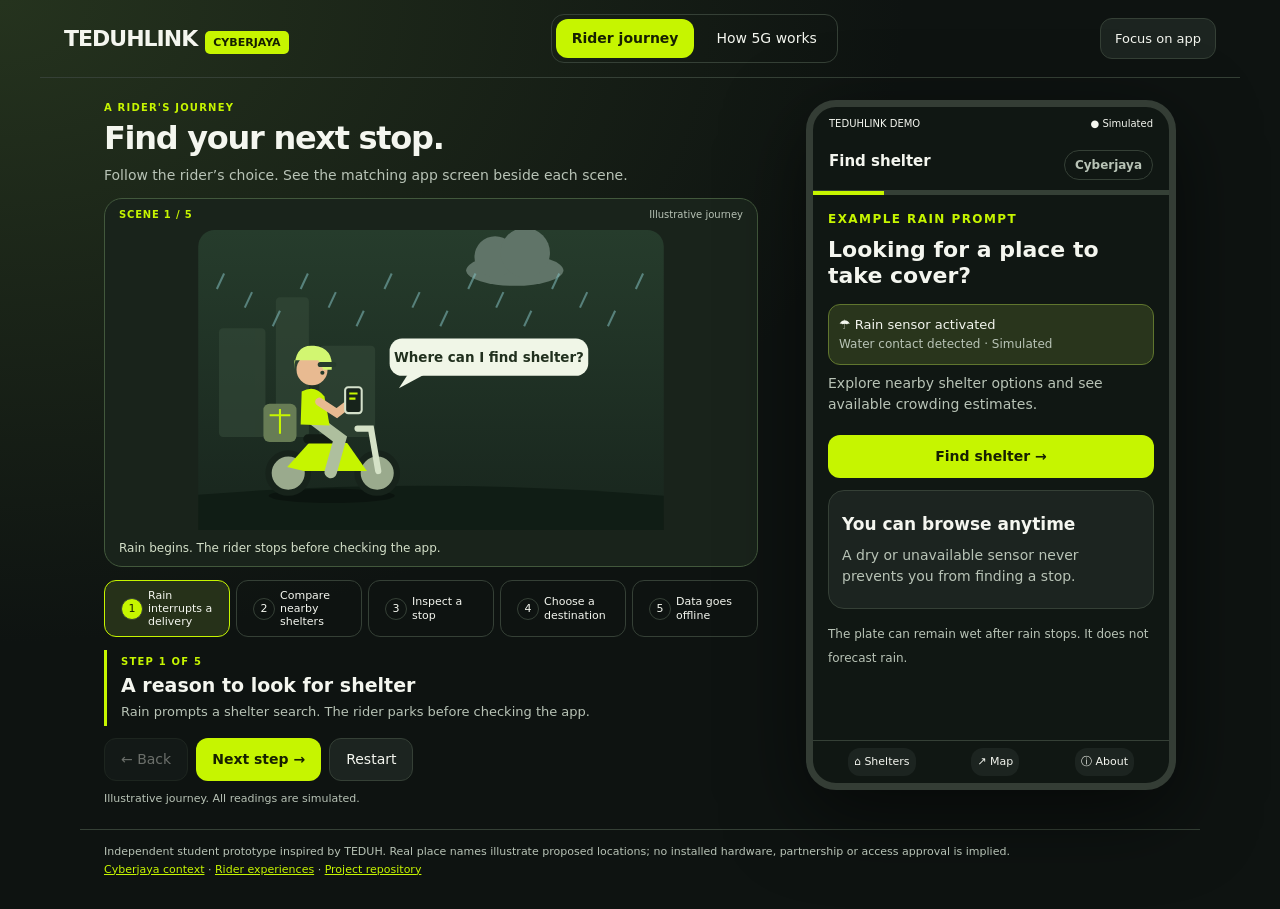
==== commit af3156d8: "update pic" ====
--- a/docs/index.html
+++ b/docs/index.html
@@ -1,100 +1,14 @@
 <!doctype html>
-<html lang="en"><head><meta charset="utf-8"><meta name="viewport" content="width=device-width,initial-scale=1"><title>TeduhLink | Presentation Demo v4</title>
-<style>
-.deploy{max-width:1300px;margin:60px auto;padding:32px;border:1px solid var(--line);border-radius:26px;background:#141d18;scroll-margin-top:20px}.deploy h2{font-size:clamp(27px,3vw,38px);margin:12px 0}.deploy-lead{max-width:780px}.deploy-tabs,.deploy-controls{display:flex;gap:10px;flex-wrap:wrap;margin:22px 0}.deploy-tabs button[aria-pressed=true]{background:var(--lime);color:#172000;border-color:var(--lime);font-weight:750}.deploy-diagram{display:grid;grid-template-columns:repeat(4,1fr);gap:20px;margin:24px 0}.deploy-node{position:relative;border:1px solid var(--line);border-radius:16px;background:#101713;padding:18px;min-width:0}.deploy-node:not(:last-child):after{content:'→';position:absolute;right:-18px;top:40%;color:var(--lime)}.deploy-node.active{border-color:var(--lime);box-shadow:0 0 0 2px #c6f50025}.deploy-node.done{border-color:#647941}.deploy-node .node-icon{font-size:26px;color:var(--lime)}.deploy-node h3{font-size:17px}.deploy-node p{font-size:14px;color:var(--muted)}.deploy-node .node-state{font-size:11px;text-transform:uppercase;letter-spacing:.06em;color:var(--lime)}.deploy-frame{background:#243124;border:1px solid #485843;padding:12px;border-radius:10px;margin-top:10px;min-height:75px}.deploy-person{display:inline-block;width:32px;height:52px;margin:0 5px 0 0;vertical-align:bottom;overflow:visible}.deploy-frame small{display:block;margin-top:7px}.deploy-packet{font-family:ui-monospace,monospace;font-size:12px;overflow-wrap:anywhere;background:#202b21;border-radius:8px;padding:10px;margin-top:12px;color:#e0efcc}.deploy-results{display:grid;gap:10px}.deploy-result{padding:10px;border-radius:10px;background:#263522;font-size:13px}.deploy-result strong{display:block;color:var(--lime)}.deploy-result.busy-result{background:#541d28}.deploy-result.busy-result strong{color:#ff9baa}.deploy-copy{padding:20px 24px;background:#25311f;border-radius:14px;min-height:115px}.deploy-copy h3{margin-top:0}.deploy-facts{display:grid;grid-template-columns:1fr 1fr;gap:20px;margin-top:25px}.deploy-facts .card{margin:0}.deploy-note{font-size:13px;color:var(--muted);margin-top:22px}.deploy-controls label{display:flex;align-items:center;gap:12px;border:1px solid var(--line);border-radius:12px;padding:10px 14px;font-size:14px}.deploy-controls select{background:#1c2420;color:#f4f6ef;border:1px solid #647941;padding:7px;border-radius:6px;font:inherit}.deploy-step{font-size:13px!important}.deploy-step[aria-current=step]{border-color:var(--lime);color:var(--lime)}.deploy-link{display:inline-block;margin-top:16px;font-weight:750}.deploy-progress{display:flex;gap:8px;flex-wrap:wrap}.deploy .paused-note{color:#ffadba}.clean .deploy{display:none}@media(max-width:900px){.deploy{margin:35px 20px;padding:22px}.deploy-diagram{grid-template-columns:1fr 1fr}.deploy-node:nth-child(2):after{display:none}}@media(max-width:540px){.deploy{margin:30px 16px;padding:18px}.deploy-diagram,.deploy-facts{grid-template-columns:1fr}.deploy-node:not(:last-child):after{content:'↓';right:50%;top:auto;bottom:-23px}.deploy-node:nth-child(2):after{display:block}.deploy-copy{padding:17px}.deploy-controls button{flex:1}.deploy-controls label{width:100%}}
-
-</style><style>
+<html lang="en"><head><meta charset="utf-8"><meta name="viewport" content="width=device-width,initial-scale=1"><title>TeduhLink · A rider's journey</title>
+<link rel="stylesheet" href="./deployment.css"><style>
 :root{color-scheme:dark;--lime:#c6f500;--bg:#0e1311;--card:#1c2420;--muted:#b8c3b6;--line:#354036}*{box-sizing:border-box}body{margin:0;background:radial-gradient(ellipse at top left,#25331e 0,transparent 50%),var(--bg);color:#f4f6ef;font:16px/1.5 system-ui,sans-serif}button,a{font:inherit}button{cursor:pointer}button:focus-visible,a:focus-visible{outline:3px solid white;outline-offset:4px}button{border:1px solid var(--line);border-radius:12px;padding:12px 18px;background:var(--card);color:inherit}button:disabled{opacity:.4;cursor:default}a{color:var(--lime)}.primary{background:var(--lime);color:#172000;border:0;font-weight:750}.muted,small{color:var(--muted)}small{font-size:12px}.eyebrow{font-size:12px;letter-spacing:.12em;text-transform:uppercase;color:var(--lime);font-weight:750}header{max-width:1440px;margin:auto;padding:26px 32px;display:flex;justify-content:space-between;align-items:center;gap:12px;border-bottom:1px solid var(--line)}.brand{font-size:22px;font-weight:850;letter-spacing:-1px}.brand span{background:var(--lime);color:#162000;font-size:11px;letter-spacing:0;padding:5px 8px;border-radius:5px;margin-left:8px}.pill{display:inline-block;font-size:12px;padding:5px 10px;border:1px solid var(--line);border-radius:20px;color:var(--muted)}main{max-width:1360px;margin:32px auto;display:grid;grid-template-columns:1fr 390px .8fr;gap:38px;padding:0 30px;align-items:start}h1{font-size:clamp(30px,3.2vw,46px);letter-spacing:-.04em;line-height:1.13;margin:12px 0 18px}h2{font-size:24px;line-height:1.2}h3{font-size:18px;margin:8px 0}.intro{max-width:430px}.steps{display:grid;gap:9px;margin:28px 0}.step{text-align:left;display:flex;align-items:center;gap:12px;padding:13px;background:transparent}.step.active{border-color:var(--lime);background:#263119}.number{border:1px solid var(--line);border-radius:50%;width:28px;height:28px;display:grid;place-items:center;flex-shrink:0}.step.active .number{background:var(--lime);color:#172000}.controls{display:flex;gap:8px;flex-wrap:wrap}.phone{border:9px solid #343d35;border-radius:42px;background:#101713;box-shadow:0 24px 80px #0008;overflow:hidden;min-height:700px}.phone-top{padding:12px 22px;display:flex;justify-content:space-between;font-size:12px}.phone-brand{padding:14px 20px;border-bottom:1px solid var(--line);font-weight:800}.screen{padding:18px;min-height:545px}.screen p{margin:8px 0}.card{border:1px solid var(--line);border-radius:16px;padding:17px;margin:14px 0;background:var(--card)}.card.selected{border-color:var(--lime)}.tag{display:inline-block;padding:4px 9px;border-radius:7px;font-size:12px;background:#303c28;color:#dcf9b9}.busy{background:#b71930;color:#fff;border:1px solid #ed5265}.gray{background:#303631;color:#d5dcd1}.wide{width:100%;margin-top:14px}.notice{padding:13px;border-radius:12px;background:#29351c;border:1px solid #60762e;font-size:14px}.phone-nav{display:flex;justify-content:space-around;border-top:1px solid var(--line);padding:12px;font-size:12px}.phone-nav button{padding:8px;border:0;font-size:12px}.aside{padding-top:16px}.aside .card{background:#182019}.flow{display:grid;gap:10px;margin:18px 0}.flow div{padding:12px;background:#111812;border-radius:9px}.arrow{color:var(--lime);text-align:center}.footer{max-width:1300px;margin:36px auto;padding:20px 30px;border-top:1px solid var(--line);font-size:13px;color:var(--muted)}.map{height:205px;position:relative;background:repeating-linear-gradient(0deg,transparent,transparent 39px,#2b372b 40px),repeating-linear-gradient(90deg,#142018,#142018 39px,#2b372b 40px);border-radius:14px;overflow:hidden}.road{position:absolute;background:#44503f;height:16px;width:140%;top:95px;left:-25%;transform:rotate(-25deg)}.marker{position:absolute;z-index:1;background:var(--lime);color:#172000;padding:7px 12px;border-radius:8px;font-weight:750}.marker.a{left:20px;top:25px}.marker.b{right:14px;bottom:25px}.progress{height:4px;background:var(--line)}.progress div{height:100%;background:var(--lime);transition:width .2s}.about-copy{font-size:14px}body.clean main{display:block;max-width:440px}body.clean .intro,body.clean .aside{display:none}@media(max-width:1050px){main{grid-template-columns:1fr 370px;gap:25px}.aside{grid-column:1/-1;display:grid;grid-template-columns:1fr 1fr;gap:20px}}@media(max-width:700px){header{padding:18px;flex-wrap:wrap}main{display:flex;flex-direction:column;padding:0 16px;margin:24px auto;gap:25px}.intro,.phone,.aside{width:100%;max-width:440px;margin:auto}.steps{grid-template-columns:1fr 1fr;gap:6px}.step{font-size:13px;padding:9px}.aside{display:block}.phone{min-height:640px}.screen{min-height:500px}.footer{padding:20px}h1{font-size:34px}}
-.rider-story{margin:22px 0 0;border:1px solid #42583c;border-radius:18px;overflow:hidden;background:#19231b}.rider-story svg{display:block;width:100%;height:auto}.story-top{display:flex;justify-content:space-between;padding:12px 15px;color:#c6f500;font-size:10px;font-weight:750;letter-spacing:.08em}.story-top span+span{color:#b8c3b6;font-weight:400;letter-spacing:0}.rider-story figcaption{padding:12px 15px;font-size:13px;line-height:1.5;color:#d3dfc8;min-height:63px}.story-rain{animation:drizzle 1s linear infinite}@keyframes drizzle{from{transform:translate(0,-4px)}to{transform:translate(-5px,8px)}}@media(prefers-reduced-motion:reduce){.story-rain{animation:none}}.shelter-heading{display:flex;align-items:center;justify-content:space-between;gap:12px}.shelter-icon{display:grid;place-items:center;background:#2b3527;color:var(--lime);width:38px;height:38px;border-radius:10px}.ui-icon{width:20px;height:20px;flex-shrink:0;vertical-align:middle}.tag{display:inline-flex;align-items:center;gap:7px;font-weight:650}.tag .ui-icon{width:16px;height:16px}.app-column{min-width:0;width:100%}.app-column>.card{margin:0 0 18px}.app-column>.card h2{font-size:22px}.app-column>.card p{font-size:14px}.app-column .phone{width:100%}@media(max-width:700px){.app-column{max-width:440px;margin:0 auto}}body.clean .app-column>.card{display:none}</style><style>
-/* Compact presentation layout: one experience at a time. */
-[hidden]{display:none!important}header{max-width:1200px;padding:14px 24px;gap:20px}.view-tabs{display:flex;gap:6px;padding:4px;border:1px solid var(--line);border-radius:13px}.view-tabs button{border:0;padding:9px 16px;font-size:14px;background:transparent}.view-tabs button[aria-pressed=true]{background:var(--lime);color:#172000;font-weight:750}#clean{font-size:13px;padding:10px 14px}main{max-width:1120px;grid-template-columns:minmax(0,1fr) 370px;gap:48px;margin:22px auto;padding:0 24px}.intro{max-width:none;min-width:0}.intro h1{font-size:32px;margin:5px 0 8px;line-height:1.15}.intro>.muted{font-size:14px;max-width:550px;margin:0 0 12px}.intro>.eyebrow{font-size:10px}.rider-story{margin:12px 0 0}.rider-story svg{max-height:300px}.story-top{padding:8px 14px}.rider-story figcaption{min-height:0;padding:9px 14px;font-size:12px}.steps{display:flex;gap:6px;margin:13px 0}.step{justify-content:center;flex:1;padding:8px 4px;font-size:11px;gap:5px;line-height:1.2}.step .number{width:22px;height:22px;font-size:11px}.step span:last-child{max-width:65px}.controls{margin-top:12px}.controls button{padding:10px 16px;font-size:14px}.step-explanation{border:0;border-left:3px solid var(--lime);border-radius:0;background:transparent;padding:4px 0 4px 14px;margin:12px 0}.step-explanation .eyebrow{font-size:10px}.step-explanation h2{font-size:19px;margin:5px 0}.step-explanation p{font-size:13px;line-height:1.5;margin:0;max-width:570px}.demo-note{font-size:11px;color:var(--muted);margin:10px 0 0}.app-column{width:370px}.phone{min-height:0;height:min(690px,calc(100dvh - 140px));display:flex;flex-direction:column;border-width:7px;border-radius:30px}.phone-top{padding:9px 16px;font-size:10px}.phone-brand{padding:10px 16px;font-size:15px}.phone .screen{min-height:0;flex:1;overflow-y:auto;overscroll-behavior:contain;padding:15px;scrollbar-width:thin;scrollbar-color:#526347 transparent}.phone .screen h2{font-size:22px;margin:9px 0 14px}.phone .screen h3{font-size:17px}.phone .screen .card{padding:13px;margin:12px 0}.phone .screen .notice{padding:10px;font-size:13px}.phone .screen p{font-size:14px}.phone .screen .wide{padding:11px 12px;font-size:14px;margin-top:12px}.phone-nav{padding:7px}.phone-nav button{padding:6px;font-size:11px}.footer{max-width:1120px;margin:18px auto;padding:13px 24px;font-size:11px;line-height:1.6}.deploy{max-width:1150px;margin:22px auto;padding:25px}.deploy h2{font-size:30px}.deploy-lead{font-size:14px}.deploy-facts{gap:15px}.deploy-facts .card p{font-size:13px}.deploy-node p{font-size:13px}.deploy-note{font-size:11px}.deploy-copy{min-height:0;padding:15px 20px}.deploy-copy p{font-size:14px;margin-bottom:0}.deploy-diagram{margin:18px 0}.deploy-tabs,.deploy-controls{margin:16px 0}.deploy-facts{margin-top:18px}.clean main{display:block;max-width:418px}.clean .intro{display:none}.clean .app-column{width:100%}.clean .phone{height:calc(100dvh - 140px)}
-@media(min-width:900px) and (max-height:800px){main{margin:15px auto;gap:35px}.intro h1{font-size:27px}.rider-story svg{max-height:225px}.intro>.muted{font-size:13px}.step-explanation h2{font-size:17px}.step-explanation p{font-size:12px}.steps{margin:9px 0}.step{padding:6px 4px}.controls{margin-top:9px}.rider-story figcaption{padding:7px 13px}.footer{margin:10px auto}}
-@media(max-width:899px){header{flex-wrap:wrap;gap:10px;padding:14px 18px}.view-tabs{order:3;width:100%;justify-content:center}.view-tabs button{flex:1}main{grid-template-columns:minmax(0,1fr) minmax(290px,340px);gap:22px;padding:0 18px}.app-column{width:100%}.phone{height:650px}.intro h1{font-size:27px}.steps{flex-wrap:wrap}.step{flex:1 0 28%}.rider-story svg{max-height:260px}.deploy{margin:18px}}
-@media(max-width:650px){main{display:flex;flex-direction:column;gap:25px}.intro,.app-column{max-width:440px;width:100%;margin:auto}.phone{height:650px;max-height:85dvh}.steps{flex-wrap:nowrap}.step{flex:1}.step span:last-child{display:none}.intro h1{font-size:29px}.rider-story svg{max-height:280px}.deploy{padding:18px}.deploy h2{font-size:26px}}
-
-
-.journey-heading{max-width:1120px;margin:14px auto 12px;padding:0 24px;display:flex;align-items:center;justify-content:space-between;gap:15px}.journey-heading h1{font-size:29px;margin:3px 0 0}.journey-heading .eyebrow{font-size:10px}.journey-heading p{font-size:13px;color:var(--muted)}
-main{display:grid;grid-template-columns:minmax(0,1fr) 360px;align-items:stretch;gap:34px;margin:0 auto;max-width:1120px;padding:0 24px}
-.intro{display:flex;flex-direction:column;min-width:0}.rider-story{margin:0}.rider-story svg{height:clamp(200px,36dvh,320px);max-height:none;width:100%}.story-top{padding:8px 13px}.story-top span+span{display:none}.rider-story figcaption{padding:8px 13px;font-size:12px;line-height:1.35}.app-column{width:360px}.phone{height:clamp(430px,calc(100dvh - 220px),650px);max-height:none}.steps{margin:10px 0 0}.step{padding:7px 3px}.step-explanation{margin:10px 0 0;padding:0 0 0 12px}.step-explanation h2{font-size:17px;margin:3px 0}.step-explanation p{font-size:12px;line-height:1.45}.step-explanation .eyebrow{font-size:9px}.controls{margin-top:10px}.demo-note{margin:7px 0 0;font-size:10px}.footer{margin:14px auto 0;padding:10px 24px;font-size:10px}.footer br{display:none}.footer a{white-space:nowrap}.footer:after{content:' · Presentation v4';color:#c6f500}.phone .screen h2{font-size:21px}.phone .screen .card{padding:11px;margin:10px 0}.phone .screen .card h3{font-size:16px}.phone .screen .shelter-heading small{font-size:10px}.phone .screen p{font-size:13px}.phone .screen small{font-size:11px}.phone .screen .notice{font-size:12px}.phone .screen .wide{font-size:13px;padding:10px}.clean .journey-heading{display:none}
-@media(min-width:900px) and (max-height:720px){header{padding-top:9px;padding-bottom:9px}.journey-heading{margin:9px auto}.journey-heading h1{font-size:25px}.rider-story svg{height:29dvh}.phone{height:calc(100dvh - 185px);min-height:400px}.step-explanation p{font-size:11px}.step-explanation h2{font-size:15px}.step{font-size:10px}.controls button{padding:8px 12px}.footer{margin-top:9px}}
-@media(min-width:651px) and (max-width:899px){main{display:grid;grid-template-columns:minmax(0,1fr) 320px;padding:0 18px;gap:20px}.app-column{width:320px}.journey-heading{padding:0 18px}.journey-heading p{display:none}.rider-story svg{height:250px}.phone{height:590px}.steps{flex-wrap:wrap}.step{flex:1 0 28%}}
-@media(max-width:650px){.journey-heading{display:block;margin:16px auto;padding:0 18px}.journey-heading h1{font-size:27px}.journey-heading p{margin:5px 0 0}main{display:flex;flex-direction:column;padding:0 18px;gap:24px}.intro,.app-column{width:100%;max-width:440px}.rider-story svg{height:auto;max-height:300px}.phone{height:620px;max-height:85dvh}.steps{flex-wrap:nowrap}.step{flex:1}.footer{font-size:10px}.demo-note{font-size:11px}}
-
-</style><style>.story-picture{display:block;width:100%;height:clamp(200px,36dvh,320px);object-fit:contain;background:#092c29}@media(min-width:900px) and (max-height:720px){.story-picture{height:29dvh}}@media(max-width:650px){.story-picture{height:auto;max-height:300px}}</style></head><body>
+.rider-story{margin:22px 0 0;border:1px solid #42583c;border-radius:18px;overflow:hidden;background:#19231b}.rider-story svg{display:block;width:100%;height:auto}.story-top{display:flex;justify-content:space-between;padding:12px 15px;color:#c6f500;font-size:10px;font-weight:750;letter-spacing:.08em}.story-top span+span{color:#b8c3b6;font-weight:400;letter-spacing:0}.rider-story figcaption{padding:12px 15px;font-size:13px;line-height:1.5;color:#d3dfc8;min-height:63px}.story-rain{animation:drizzle 1s linear infinite}@keyframes drizzle{from{transform:translate(0,-4px)}to{transform:translate(-5px,8px)}}@media(prefers-reduced-motion:reduce){.story-rain{animation:none}}.shelter-heading{display:flex;align-items:center;justify-content:space-between;gap:12px}.shelter-icon{display:grid;place-items:center;background:#2b3527;color:var(--lime);width:38px;height:38px;border-radius:10px}.ui-icon{width:20px;height:20px;flex-shrink:0;vertical-align:middle}.tag{display:inline-flex;align-items:center;gap:7px;font-weight:650}.tag .ui-icon{width:16px;height:16px}.app-column{min-width:0;width:100%}.app-column>.card{margin:0 0 18px}.app-column>.card h2{font-size:22px}.app-column>.card p{font-size:14px}.app-column .phone{width:100%}@media(max-width:700px){.app-column{max-width:440px;margin:0 auto}}body.clean .app-column>.card{display:none}</style><link rel="stylesheet" href="./layout.css"></head><body>
 <header><div class="brand">TEDUHLINK<span>CYBERJAYA</span></div><nav class="view-tabs" aria-label="Demo views"><button id="view-journey" aria-pressed="true">Rider journey</button><button id="view-network" aria-pressed="false">How 5G works</button></nav><button id="clean">Focus on app</button></header>
-<section class="journey-heading" id="journey-heading"><div><div class="eyebrow">Interactive rider journey · Simulated data</div><h1>Find your next stop.</h1></div><p>Follow the illustration. Try the matching app.</p></section><main><section class="intro"><div id="rider-scene" aria-live="polite"></div><div class="steps" id="steps"></div><div class="step-explanation"><div class="eyebrow" id="step-label"></div><h2 id="explain-title"></h2><p class="muted" id="explain"></p></div><div class="controls"><button id="back">← Back</button><button class="primary" id="next">Next step →</button><button id="restart">Restart</button></div><p class="demo-note">Illustrative journey. All readings are simulated.</p></section>
+<main><section class="intro"><div class="eyebrow">A rider's journey</div><h1>Find your next stop.</h1><p class="muted">Follow the rider’s choice. See the matching app screen beside each scene.</p><div id="rider-scene" aria-live="polite"></div><div class="steps" id="steps"></div><div class="step-explanation"><div class="eyebrow" id="step-label"></div><h2 id="explain-title"></h2><p class="muted" id="explain"></p></div><div class="controls"><button id="back">← Back</button><button class="primary" id="next">Next step →</button><button id="restart">Restart</button></div><p class="demo-note">Illustrative journey. All readings are simulated.</p></section>
 <div class="app-column"><section class="phone" aria-label="TeduhLink phone prototype"><div class="phone-top"><span>TEDUHLINK DEMO</span><span>● Simulated</span></div><div class="phone-brand">Find shelter <span class="pill" style="float:right">Cyberjaya</span></div><div class="progress"><div id="progress"></div></div><div id="screen" class="screen" aria-live="polite"></div><nav class="phone-nav" aria-label="App navigation"><button data-go="1">⌂ Shelters</button><button data-go="3">↗ Map</button><button id="about">ⓘ About</button></nav></section></div>
 </main>
-<section class="deploy" id="deployment" hidden aria-label="Interactive 5G deployment explainer"></section><script>
-(()=>{
-  const host=document.getElementById('deployment');
-  host.innerHTML=`<div class="eyebrow">Behind the experience · Interactive architecture</div><h2>How 5G connects the shelter network</h2><p class="muted deploy-lead">Follow an image from a shelter camera to an automatic crowd estimate in the app. Switch views to compare our working prototype with the proposed deployment.</p><div class="deploy-tabs" role="group" aria-label="Architecture version"><button data-mode="proposed" aria-pressed="true">Proposed 5G network</button><button data-mode="current" aria-pressed="false">Current working prototype</button></div><div id="deploy-summary" class="notice"></div><div class="deploy-controls"><button id="deploy-play" class="primary">▶ Play automatic flow</button><button id="deploy-next">Next stage →</button><button id="deploy-reset">Reset</button><label>Petronas example count <select id="deploy-count"><option value="1">1 person</option><option value="3">3 people</option><option value="0">No people</option></select></label></div><div class="deploy-progress" aria-label="Explore a stage"></div><div class="deploy-diagram"></div><div class="deploy-copy" aria-live="polite"></div><div class="deploy-facts"><div class="card"><div class="eyebrow">Why 5G contributes</div><h3>Carry images from dispersed shelters</h3><p class="muted">A 5G gateway provides a wireless uplink where a new fixed line is impractical. Camera images create the larger data workload, while the rider receives a compact result. The pilot would compare upload reliability and observation age against 4G or a fixed connection.</p></div><div class="card"><div class="eyebrow">Why share the AI server?</div><h3>Maintain one service for many stops</h3><p class="muted">One managed server can run the same detector for participating stops, keeping each location’s results separate. Model updates happen centrally. Each site still needs a suitable camera, a capture device and permission to operate.</p></div></div><p class="deploy-note">Interactive explanation only. All images, counts and data transfers here are simulated. The proposed server deployment and 5G performance have not been demonstrated by this page. 4G or fixed connectivity may also be suitable. The ESP32 sends rain-contact readings separately through the gateway.</p>`;
-  let mode='proposed',stage=0,timer=null,count=1;
-  const descriptions={proposed:[['Automatic capture','At each participating shelter, a capture program takes selected camera frames and attaches the stop ID and capture time. No person needs to upload a picture.'],['Automatic upload through 5G','The capture program sends the images through the site’s 5G router to the AI server. The router supplies connectivity; it does not run the people detector.'],['AI estimates people automatically','A pretrained person detector runs on the shared server. The backend stores each result with its stop ID and capture time. Petronas and Shell remain separate records.'],['The app refreshes automatically','The app fetches the newest count, crowd category and observation age. Riders receive results, not the camera feed. No manual count approval is needed.']],current:[['Camera captures frames','Your prototype camera supplies frames to the program on your laptop. The rain sensor follows its own independent data path.'],['Laptop runs the detector','The people-detection model runs locally on the laptop and estimates how many people are visible in the camera zone.'],['Program sends the result','The program automatically posts the count to the backend with its stop ID. This version sends a count rather than images for remote AI processing.'],['App displays the observation','The app retrieves the backend result and shows the crowd estimate. The team has confirmed the camera-to-app and rain-sensor-to-app tests passed.']]};
-  const q=s=>host.querySelector(s);
-  const category=n=>n===0?'No people detected':n>=3?'Busy':'Some people detected';
-  function stop(){if(timer)clearInterval(timer);timer=null;q('#deploy-play').textContent='▶ Play automatic flow';}
-  function render(){
-    host.querySelectorAll('[data-mode]').forEach(b=>b.setAttribute('aria-pressed',String(b.dataset.mode===mode)));
-    q('#deploy-summary').textContent=mode==='proposed'?'PROPOSED: camera images → 5G connection → shared AI server → backend → rider app.':'WORKING PROTOTYPE: camera → laptop AI → backend → rider app. The current flow does not require 5G.';
-    const names=mode==='proposed'?['Shelter cameras','5G gateway','Shared AI + backend','Rider app']:['Camera','Laptop AI','Backend','Rider app'];
-    const icons=['▣',mode==='proposed'?'◉':'▤','⚙','▯'];
-    q('.deploy-progress').innerHTML=names.map((n,i)=>`<button class="deploy-step" data-stage="${i}" ${i===stage?'aria-current="step"':''}>${i+1}. ${n}</button>`).join('');
-    const people='<svg class="deploy-person" viewBox="0 0 40 64" aria-hidden="true"><circle cx="20" cy="9" r="7" fill="#efbc8f"/><path d="M13 21 Q20 17 27 21 L29 39 H11Z" fill="#c6f500"/><path d="M12 23 L7 37 M28 23 L33 37" fill="none" stroke="#efbc8f" stroke-width="5" stroke-linecap="round"/><path d="M15 40 L14 57 M25 40 L26 57" fill="none" stroke="#aebfa6" stroke-width="6" stroke-linecap="round"/><path d="M10 60 H17 M24 60 H31" stroke="#edf3e8" stroke-width="4" stroke-linecap="round"/></svg>'.repeat(count);
-    const frame=`<div class="deploy-frame">${people}<small>Petronas: example camera zone</small></div>`;
-    const results=`<div class="deploy-results"><div class="deploy-result ${count>=3?'busy-result':''}"><strong>Petronas Cottage Walk</strong>${count} ${count===1?'person':'people'} · ${category(count)}<br>Example current observation</div><div class="deploy-result busy-result"><strong>Shell Shaftsbury Square</strong>3 people · Busy<br>Separate example observation</div></div>`;
-    const payload=mode==='proposed'?'image + stop ID + capture time':'count + stop ID + capture time';
-    const contents=mode==='proposed'?[frame,'<p>Wi-Fi / Ethernet in<br>5G mobile uplink out</p><div class="deploy-packet">'+payload+'</div>',stage>=2?`<div class="deploy-packet">Petronas → ${count}<br>Shell → 3<br>Same model, separate records</div>`:'<p>Waiting for camera frames</p>',stage===3?results:'<p>App receives results after AI processing</p>']:[frame,stage>=1?`<div class="deploy-packet">AI estimate: ${count}<br>${category(count)}</div>`:'<p>Waiting for camera frames</p>',stage>=2?'<div class="deploy-packet">'+payload+'</div>':'<p>Waiting for count upload</p>',stage===3?results:'<p>App receives results after upload</p>'];
-    q('.deploy-diagram').innerHTML=names.map((n,i)=>`<div class="deploy-node ${i===stage?'active':i<stage?'done':''}"><span class="node-state">${i===stage?'Current stage':i<stage?'Completed':'Next'}</span><div class="node-icon" aria-hidden="true">${icons[i]}</div><h3>${i+1}. ${n}</h3>${contents[i]}</div>`).join('');
-    const d=descriptions[mode][stage];q('.deploy-copy').innerHTML=`<h3>${d[0]}</h3><p>${d[1]}</p>`;q('#deploy-next').disabled=stage===3;
-  }
-  host.addEventListener('click',e=>{const b=e.target.closest('button');if(!b)return;if(b.dataset.mode){stop();mode=b.dataset.mode;stage=0;render();}else if(b.dataset.stage){stop();stage=Number(b.dataset.stage);render();}else if(b.id==='deploy-play'){if(timer){stop();return;}stage=0;render();b.textContent='Ⅱ Pause';timer=setInterval(()=>{stage++;render();if(stage===3)stop();},2200);}else if(b.id==='deploy-next'){stop();stage=Math.min(3,stage+1);render();}else if(b.id==='deploy-reset'){stop();stage=0;render();}});
-  q('#deploy-count').addEventListener('change',e=>{stop();count=Number(e.target.value);stage=0;render();});
-  render();
-})();
-
-</script><footer class="footer">Independent student prototype inspired by TEDUH. Real place names illustrate proposed locations; no installed hardware, partnership or access approval is implied.<br><a href="https://mediaselangor.com/en/2025/09/320927" target="_blank" rel="noopener">Cyberjaya context</a> · <a href="https://mediaselangor.com/en/2026/09/393885" target="_blank" rel="noopener">Rider experiences</a> · <a href="https://github.com/d1msums/teduhlink" target="_blank" rel="noopener">Project repository</a></footer>
-<script>
-// Original vector illustrations; all scenes are explanatory simulations.
-function drawRiderStory(step) {
-  const captions = [
-    'Rain begins. The rider stops before checking the app.',
-    'Suggested: Petronas is closer (830 m vs 1.2 km) and less crowded. Example distances.',
-    'Check the example distance from the rider to the stop.',
-    'The rider chooses the suggested Petronas stop. Illustrative arrival.',
-    'Camera offline? Show unavailable, not an old count.'
-  ];
-  const person = (x, y, color = '#a9b5a2') => `<g transform="translate(${x} ${y})"><circle cy="-21" r="7" fill="#e8ba91"/><path d="M-8-10 Q0-16 8-10 L10 12 H-10Z" fill="${color}"/><path d="M-5 12V26M5 12V26" stroke="#a9b5a2" stroke-width="5" stroke-linecap="round"/></g>`;
-  const shelter = (x, y, label, count, selected = false) => `<g transform="translate(${x} ${y})"><path d="M0 20L16 0H118L134 20Z" fill="${selected ? '#c6f500' : '#586754'}"/><path d="M12 20V103M122 20V103" stroke="#829278" stroke-width="6"/><path d="M19 79H114M27 79V99M105 79V99" stroke="#5e7056" stroke-width="5"/><text x="67" y="-10" text-anchor="middle" fill="#edf5df" font-size="12" font-weight="700">${label}</text>${Array.from({length:count},(_,i)=>person(count===1?47:24+i*(86/(count-1)),58,selected?'#b5d76c':'#dc7180')).join('')}</g>`;
-  const rider = (x, y, scale = 1) => `<g transform="translate(${x} ${y}) scale(${scale})">
-    <ellipse cx="4" cy="99" rx="61" ry="7" fill="#000" opacity=".3"/>
-    <g stroke="#17231b" stroke-width="6"><circle cx="-38" cy="77" r="19" fill="#9aaa8d"/><circle cx="48" cy="77" r="19" fill="#9aaa8d"/></g>
-    <path d="M-39 71L-18 48H19L38 75H-23Z" fill="#c6f500"/><path d="M29 34H42L49 75" fill="none" stroke="#d5e2c7" stroke-width="6" stroke-linecap="round"/>
-    <path d="M-19 44H10" stroke="#111b14" stroke-width="9" stroke-linecap="round"/>
-    <rect x="-62" y="10" width="32" height="37" rx="6" fill="#677c55"/><path d="M-56 21H-36M-46 15V39" stroke="#c6f500" stroke-width="2"/>
-    <path d="M-12 26L12 44L3 76" fill="none" stroke="#aebf9e" stroke-width="12" stroke-linecap="round"/>
-    <path d="M-25-2Q-12-9-3 3L2 31L-26 30Z" fill="#c6f500"/>
-    <path d="M-8 8L9 19L22 9" fill="none" stroke="#e8ba91" stroke-width="8" stroke-linecap="round"/>
-    <rect x="17" y="-6" width="16" height="25" rx="3" fill="#17231b" stroke="#d4e1cb" stroke-width="2"/><path d="M21 0H29M21 5H27" stroke="#c6f500" stroke-width="2"/>
-    <circle cx="-15" cy="-23" r="15" fill="#e8ba91"/><path d="M-32-23Q-32-48-13-46Q6-44 4-23H-4L-9-32H-32Z" fill="#d2f671"/><path d="M-7-28H6" stroke="#263b2c" stroke-width="5" stroke-linecap="round"/><circle cx="-5" cy="-20" r="2" fill="#263b2c"/>
-  </g>`;
-  const rain = `<g class="story-rain" stroke="#83bfc0" stroke-width="2" opacity=".55">${Array.from({length:16},(_,i)=>`<path d="M${25+i*27} ${42+(i%3)*18}l-7 15"/>`).join('')}</g>`;
-  const cloud = `<g fill="#607468"><ellipse cx="306" cy="39" rx="47" ry="15"/><circle cx="287" cy="26" r="20"/><circle cx="316" cy="22" r="24"/></g>`;
-  const bubble = (text, x=169, y=80) => `<g><rect x="${x}" y="${y}" width="192" height="36" rx="12" fill="#f0f6e7"/><path d="M${x+18} ${y+34}l-9 14 26-14" fill="#f0f6e7"/><text x="${x+96}" y="${y+23}" text-anchor="middle" fill="#21301e" font-size="13" font-weight="700">${text}</text></g>`;
-  const stationLabel=(x,brand,place,selected)=>`<g><rect x="${x-69}" y="205" width="138" height="45" rx="9" fill="#142019" stroke="${selected?'#c6f500':'#e86a78'}"/><text x="${x}" y="223" text-anchor="middle" fill="${selected?'#c6f500':'#ffb7c1'}" font-size="12" font-weight="750">${brand}</text><text x="${x}" y="239" text-anchor="middle" fill="#edf5df" font-size="11">${place}</text></g>`;
-  let scene;
-  if(step===0) scene=cloud+rain+rider(125,158)+bubble('Where can I find shelter?',185,105);
-  if(step===1) scene=`<rect x="281" y="52" width="158" height="202" rx="15" fill="#c6f500" fill-opacity=".05" stroke="#c6f500" stroke-width="2"/><rect x="195" y="14" width="244" height="28" rx="10" fill="#c6f500"/><text x="317" y="33" text-anchor="middle" fill="#192411" font-size="12" font-weight="750">Closer + less crowded</text>`+shelter(140,90,'BUSY · 3 PEOPLE',3)+shelter(292,90,'1 PERSON',1,true)+rider(71,197,.7)+stationLabel(207,'Shell','Shaftsbury Square',false)+stationLabel(359,'Petronas','Cottage Walk',true)+`<path d="M114 267Q228 291 344 264" fill="none" stroke="#c6f500" stroke-width="3" stroke-dasharray="6 5"/><path d="M333 260l13 3-9 9" fill="none" stroke="#c6f500" stroke-width="3"/>`;
-  if(step===2) scene=shelter(235,100,'PETRONAS',1,true)+rider(91,185,.8)+`<path d="M132 225H290" fill="none" stroke="#c6f500" stroke-width="2" stroke-dasharray="5 6"/><path d="M139 220l-8 5 8 5M283 220l8 5-8 5" fill="none" stroke="#c6f500" stroke-width="2"/><rect x="154" y="233" width="168" height="31" rx="10" fill="#26351f"/><text x="238" y="253" text-anchor="middle" fill="#d7f4ad" font-size="12">830 m · Example distance</text><rect x="178" y="44" width="215" height="36" rx="12" fill="#25351f" stroke="#c6f500"/><text x="285" y="67" text-anchor="middle" fill="#c6f500" font-size="13">1 person · Example estimate</text>`;
-  if(step===3) scene=`<rect x="80" y="14" width="290" height="32" rx="11" fill="#c6f500"/><text x="225" y="35" text-anchor="middle" fill="#172000" font-size="13" font-weight="750">Chosen: the app's suggested stop</text><g transform="translate(116 87) scale(1.6)"><path d="M0 20L16 0H118L134 20Z" fill="#c6f500"/><path d="M12 20V83M122 20V83" stroke="#829278" stroke-width="5"/><path d="M24 63H110M32 63V80M103 63V80" stroke="#5e7056" stroke-width="4"/><text x="67" y="-9" text-anchor="middle" fill="#edf5df" font-size="10" font-weight="750">PETRONAS COTTAGE WALK</text>${person(90,42,'#b5d76c')}</g>`+rider(197,183,.8)+`<circle cx="348" cy="192" r="21" fill="#c6f500"/><path d="M338 192l7 7 14-16" fill="none" stroke="#172000" stroke-width="4" stroke-linecap="round" stroke-linejoin="round"/><text x="225" y="281" text-anchor="middle" fill="#b8c3b6" font-size="11">Illustrative arrival · Access requires verification</text>`;
-  if(step===4) scene=rider(90,190,.8)+shelter(277,120,'STATUS UNKNOWN',0)+`<g transform="translate(234 50)"><rect width="57" height="31" rx="7" fill="#899480"/><path d="M57 8l16-7v29L57 23" fill="#899480"/><path d="M-6-7L79 39" stroke="#ffbe83" stroke-width="5"/></g>`+bubble('Crowding unavailable',180,100)+`<circle cx="204" cy="215" r="17" fill="#293f27"/><path d="M204 204q-16 18 0 18q16 0 0-18" fill="#a3d8d0"/><text x="231" y="220" fill="#c9e1bc" font-size="11">Rain sensor still updating</text>`;
-  return `<figure class="rider-story"><div class="story-top"><span>SCENE ${step+1} / 5</span><span>Illustrative journey</span></div><svg viewBox="0 0 450 290" role="img" aria-label="${captions[step]}"><defs><linearGradient id="storySky" x2="0" y2="1"><stop stop-color="#263c2c"/><stop offset="1" stop-color="#18251d"/></linearGradient></defs><rect width="450" height="290" rx="16" fill="url(#storySky)"/><g fill="#354a39" opacity=".6"><rect x="20" y="95" width="45" height="105" rx="4"/><rect x="75" y="65" width="32" height="135" rx="4"/><rect x="117" y="112" width="54" height="88" rx="4"/></g><path d="M0 256Q220 238 450 257V290H0Z" fill="#101d15"/>${scene}</svg><figcaption>${captions[step]}</figcaption></figure>`;
-}
-
-</script><script>
-const storyImages=["[data-uri]", "[data-uri]", "[data-uri]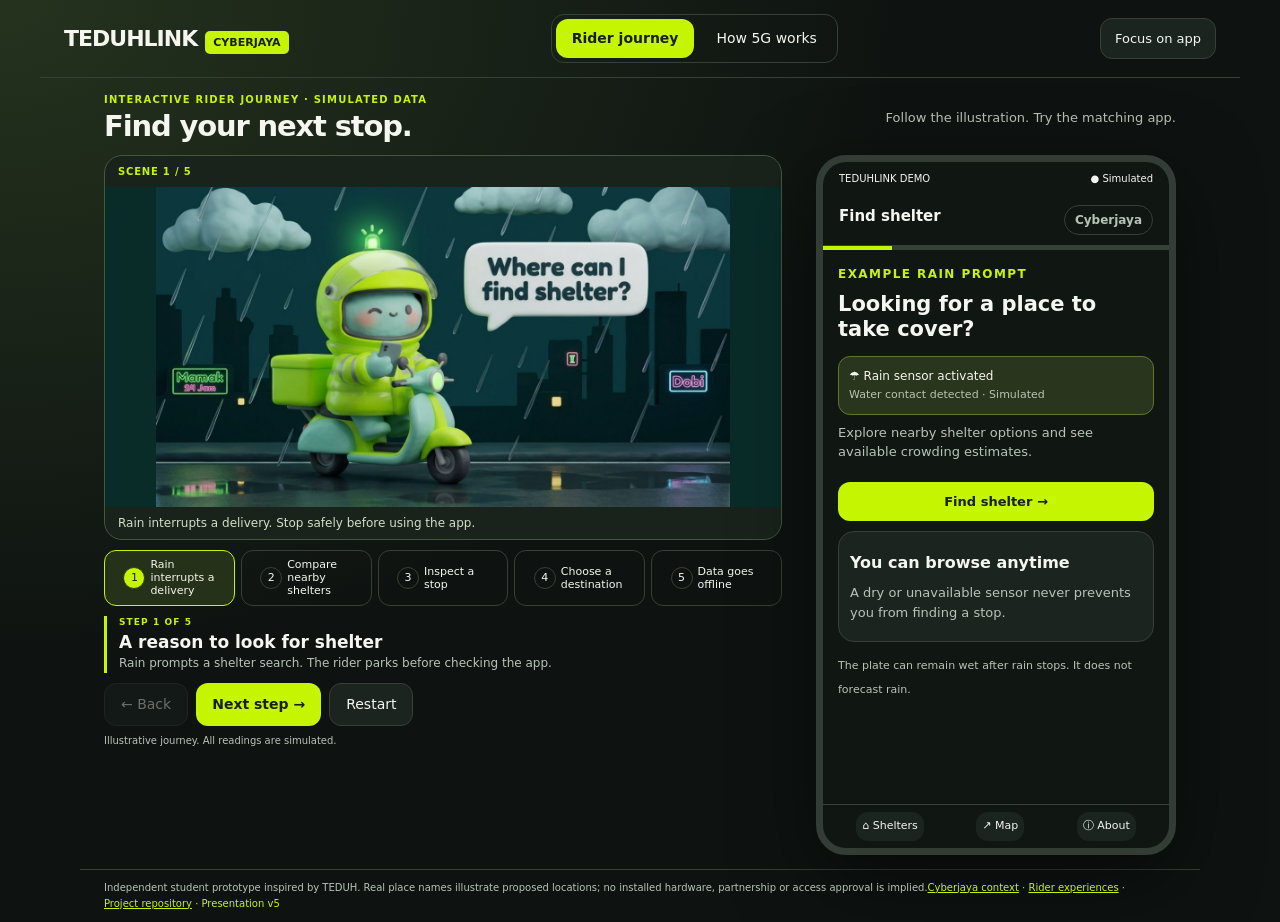
==== commit a3f2c380: "add pic" ====
--- a/docs/index.html
+++ b/docs/index.html
@@ -1,14 +1,109 @@
 <!doctype html>
-<html lang="en"><head><meta charset="utf-8"><meta name="viewport" content="width=device-width,initial-scale=1"><title>TeduhLink · A rider's journey</title>
-<link rel="stylesheet" href="./deployment.css"><style>
+<html lang="en"><head><meta charset="utf-8"><meta name="viewport" content="width=device-width,initial-scale=1"><title>TeduhLink | Presentation Demo v4</title>
+<style>
+.deploy{max-width:1300px;margin:60px auto;padding:32px;border:1px solid var(--line);border-radius:26px;background:#141d18;scroll-margin-top:20px}.deploy h2{font-size:clamp(27px,3vw,38px);margin:12px 0}.deploy-lead{max-width:780px}.deploy-tabs,.deploy-controls{display:flex;gap:10px;flex-wrap:wrap;margin:22px 0}.deploy-tabs button[aria-pressed=true]{background:var(--lime);color:#172000;border-color:var(--lime);font-weight:750}.deploy-diagram{display:grid;grid-template-columns:repeat(4,1fr);gap:20px;margin:24px 0}.deploy-node{position:relative;border:1px solid var(--line);border-radius:16px;background:#101713;padding:18px;min-width:0}.deploy-node:not(:last-child):after{content:'→';position:absolute;right:-18px;top:40%;color:var(--lime)}.deploy-node.active{border-color:var(--lime);box-shadow:0 0 0 2px #c6f50025}.deploy-node.done{border-color:#647941}.deploy-node .node-icon{font-size:26px;color:var(--lime)}.deploy-node h3{font-size:17px}.deploy-node p{font-size:14px;color:var(--muted)}.deploy-node .node-state{font-size:11px;text-transform:uppercase;letter-spacing:.06em;color:var(--lime)}.deploy-frame{background:#243124;border:1px solid #485843;padding:12px;border-radius:10px;margin-top:10px;min-height:75px}.deploy-person{display:inline-block;width:32px;height:52px;margin:0 5px 0 0;vertical-align:bottom;overflow:visible}.deploy-frame small{display:block;margin-top:7px}.deploy-packet{font-family:ui-monospace,monospace;font-size:12px;overflow-wrap:anywhere;background:#202b21;border-radius:8px;padding:10px;margin-top:12px;color:#e0efcc}.deploy-results{display:grid;gap:10px}.deploy-result{padding:10px;border-radius:10px;background:#263522;font-size:13px}.deploy-result strong{display:block;color:var(--lime)}.deploy-result.busy-result{background:#541d28}.deploy-result.busy-result strong{color:#ff9baa}.deploy-copy{padding:20px 24px;background:#25311f;border-radius:14px;min-height:115px}.deploy-copy h3{margin-top:0}.deploy-facts{display:grid;grid-template-columns:1fr 1fr;gap:20px;margin-top:25px}.deploy-facts .card{margin:0}.deploy-note{font-size:13px;color:var(--muted);margin-top:22px}.deploy-controls label{display:flex;align-items:center;gap:12px;border:1px solid var(--line);border-radius:12px;padding:10px 14px;font-size:14px}.deploy-controls select{background:#1c2420;color:#f4f6ef;border:1px solid #647941;padding:7px;border-radius:6px;font:inherit}.deploy-step{font-size:13px!important}.deploy-step[aria-current=step]{border-color:var(--lime);color:var(--lime)}.deploy-link{display:inline-block;margin-top:16px;font-weight:750}.deploy-progress{display:flex;gap:8px;flex-wrap:wrap}.deploy .paused-note{color:#ffadba}.clean .deploy{display:none}@media(max-width:900px){.deploy{margin:35px 20px;padding:22px}.deploy-diagram{grid-template-columns:1fr 1fr}.deploy-node:nth-child(2):after{display:none}}@media(max-width:540px){.deploy{margin:30px 16px;padding:18px}.deploy-diagram,.deploy-facts{grid-template-columns:1fr}.deploy-node:not(:last-child):after{content:'↓';right:50%;top:auto;bottom:-23px}.deploy-node:nth-child(2):after{display:block}.deploy-copy{padding:17px}.deploy-controls button{flex:1}.deploy-controls label{width:100%}}
+
+</style><style>
 :root{color-scheme:dark;--lime:#c6f500;--bg:#0e1311;--card:#1c2420;--muted:#b8c3b6;--line:#354036}*{box-sizing:border-box}body{margin:0;background:radial-gradient(ellipse at top left,#25331e 0,transparent 50%),var(--bg);color:#f4f6ef;font:16px/1.5 system-ui,sans-serif}button,a{font:inherit}button{cursor:pointer}button:focus-visible,a:focus-visible{outline:3px solid white;outline-offset:4px}button{border:1px solid var(--line);border-radius:12px;padding:12px 18px;background:var(--card);color:inherit}button:disabled{opacity:.4;cursor:default}a{color:var(--lime)}.primary{background:var(--lime);color:#172000;border:0;font-weight:750}.muted,small{color:var(--muted)}small{font-size:12px}.eyebrow{font-size:12px;letter-spacing:.12em;text-transform:uppercase;color:var(--lime);font-weight:750}header{max-width:1440px;margin:auto;padding:26px 32px;display:flex;justify-content:space-between;align-items:center;gap:12px;border-bottom:1px solid var(--line)}.brand{font-size:22px;font-weight:850;letter-spacing:-1px}.brand span{background:var(--lime);color:#162000;font-size:11px;letter-spacing:0;padding:5px 8px;border-radius:5px;margin-left:8px}.pill{display:inline-block;font-size:12px;padding:5px 10px;border:1px solid var(--line);border-radius:20px;color:var(--muted)}main{max-width:1360px;margin:32px auto;display:grid;grid-template-columns:1fr 390px .8fr;gap:38px;padding:0 30px;align-items:start}h1{font-size:clamp(30px,3.2vw,46px);letter-spacing:-.04em;line-height:1.13;margin:12px 0 18px}h2{font-size:24px;line-height:1.2}h3{font-size:18px;margin:8px 0}.intro{max-width:430px}.steps{display:grid;gap:9px;margin:28px 0}.step{text-align:left;display:flex;align-items:center;gap:12px;padding:13px;background:transparent}.step.active{border-color:var(--lime);background:#263119}.number{border:1px solid var(--line);border-radius:50%;width:28px;height:28px;display:grid;place-items:center;flex-shrink:0}.step.active .number{background:var(--lime);color:#172000}.controls{display:flex;gap:8px;flex-wrap:wrap}.phone{border:9px solid #343d35;border-radius:42px;background:#101713;box-shadow:0 24px 80px #0008;overflow:hidden;min-height:700px}.phone-top{padding:12px 22px;display:flex;justify-content:space-between;font-size:12px}.phone-brand{padding:14px 20px;border-bottom:1px solid var(--line);font-weight:800}.screen{padding:18px;min-height:545px}.screen p{margin:8px 0}.card{border:1px solid var(--line);border-radius:16px;padding:17px;margin:14px 0;background:var(--card)}.card.selected{border-color:var(--lime)}.tag{display:inline-block;padding:4px 9px;border-radius:7px;font-size:12px;background:#303c28;color:#dcf9b9}.busy{background:#b71930;color:#fff;border:1px solid #ed5265}.gray{background:#303631;color:#d5dcd1}.wide{width:100%;margin-top:14px}.notice{padding:13px;border-radius:12px;background:#29351c;border:1px solid #60762e;font-size:14px}.phone-nav{display:flex;justify-content:space-around;border-top:1px solid var(--line);padding:12px;font-size:12px}.phone-nav button{padding:8px;border:0;font-size:12px}.aside{padding-top:16px}.aside .card{background:#182019}.flow{display:grid;gap:10px;margin:18px 0}.flow div{padding:12px;background:#111812;border-radius:9px}.arrow{color:var(--lime);text-align:center}.footer{max-width:1300px;margin:36px auto;padding:20px 30px;border-top:1px solid var(--line);font-size:13px;color:var(--muted)}.map{height:205px;position:relative;background:repeating-linear-gradient(0deg,transparent,transparent 39px,#2b372b 40px),repeating-linear-gradient(90deg,#142018,#142018 39px,#2b372b 40px);border-radius:14px;overflow:hidden}.road{position:absolute;background:#44503f;height:16px;width:140%;top:95px;left:-25%;transform:rotate(-25deg)}.marker{position:absolute;z-index:1;background:var(--lime);color:#172000;padding:7px 12px;border-radius:8px;font-weight:750}.marker.a{left:20px;top:25px}.marker.b{right:14px;bottom:25px}.progress{height:4px;background:var(--line)}.progress div{height:100%;background:var(--lime);transition:width .2s}.about-copy{font-size:14px}body.clean main{display:block;max-width:440px}body.clean .intro,body.clean .aside{display:none}@media(max-width:1050px){main{grid-template-columns:1fr 370px;gap:25px}.aside{grid-column:1/-1;display:grid;grid-template-columns:1fr 1fr;gap:20px}}@media(max-width:700px){header{padding:18px;flex-wrap:wrap}main{display:flex;flex-direction:column;padding:0 16px;margin:24px auto;gap:25px}.intro,.phone,.aside{width:100%;max-width:440px;margin:auto}.steps{grid-template-columns:1fr 1fr;gap:6px}.step{font-size:13px;padding:9px}.aside{display:block}.phone{min-height:640px}.screen{min-height:500px}.footer{padding:20px}h1{font-size:34px}}
-.rider-story{margin:22px 0 0;border:1px solid #42583c;border-radius:18px;overflow:hidden;background:#19231b}.rider-story svg{display:block;width:100%;height:auto}.story-top{display:flex;justify-content:space-between;padding:12px 15px;color:#c6f500;font-size:10px;font-weight:750;letter-spacing:.08em}.story-top span+span{color:#b8c3b6;font-weight:400;letter-spacing:0}.rider-story figcaption{padding:12px 15px;font-size:13px;line-height:1.5;color:#d3dfc8;min-height:63px}.story-rain{animation:drizzle 1s linear infinite}@keyframes drizzle{from{transform:translate(0,-4px)}to{transform:translate(-5px,8px)}}@media(prefers-reduced-motion:reduce){.story-rain{animation:none}}.shelter-heading{display:flex;align-items:center;justify-content:space-between;gap:12px}.shelter-icon{display:grid;place-items:center;background:#2b3527;color:var(--lime);width:38px;height:38px;border-radius:10px}.ui-icon{width:20px;height:20px;flex-shrink:0;vertical-align:middle}.tag{display:inline-flex;align-items:center;gap:7px;font-weight:650}.tag .ui-icon{width:16px;height:16px}.app-column{min-width:0;width:100%}.app-column>.card{margin:0 0 18px}.app-column>.card h2{font-size:22px}.app-column>.card p{font-size:14px}.app-column .phone{width:100%}@media(max-width:700px){.app-column{max-width:440px;margin:0 auto}}body.clean .app-column>.card{display:none}</style><link rel="stylesheet" href="./layout.css"></head><body>
+.rider-story{margin:22px 0 0;border:1px solid #42583c;border-radius:18px;overflow:hidden;background:#19231b}.rider-story svg{display:block;width:100%;height:auto}.story-top{display:flex;justify-content:space-between;padding:12px 15px;color:#c6f500;font-size:10px;font-weight:750;letter-spacing:.08em}.story-top span+span{color:#b8c3b6;font-weight:400;letter-spacing:0}.rider-story figcaption{padding:12px 15px;font-size:13px;line-height:1.5;color:#d3dfc8;min-height:63px}.story-rain{animation:drizzle 1s linear infinite}@keyframes drizzle{from{transform:translate(0,-4px)}to{transform:translate(-5px,8px)}}@media(prefers-reduced-motion:reduce){.story-rain{animation:none}}.shelter-heading{display:flex;align-items:center;justify-content:space-between;gap:12px}.shelter-icon{display:grid;place-items:center;background:#2b3527;color:var(--lime);width:38px;height:38px;border-radius:10px}.ui-icon{width:20px;height:20px;flex-shrink:0;vertical-align:middle}.tag{display:inline-flex;align-items:center;gap:7px;font-weight:650}.tag .ui-icon{width:16px;height:16px}.app-column{min-width:0;width:100%}.app-column>.card{margin:0 0 18px}.app-column>.card h2{font-size:22px}.app-column>.card p{font-size:14px}.app-column .phone{width:100%}@media(max-width:700px){.app-column{max-width:440px;margin:0 auto}}body.clean .app-column>.card{display:none}</style><style>
+/* Compact presentation layout: one experience at a time. */
+[hidden]{display:none!important}header{max-width:1200px;padding:14px 24px;gap:20px}.view-tabs{display:flex;gap:6px;padding:4px;border:1px solid var(--line);border-radius:13px}.view-tabs button{border:0;padding:9px 16px;font-size:14px;background:transparent}.view-tabs button[aria-pressed=true]{background:var(--lime);color:#172000;font-weight:750}#clean{font-size:13px;padding:10px 14px}main{max-width:1120px;grid-template-columns:minmax(0,1fr) 370px;gap:48px;margin:22px auto;padding:0 24px}.intro{max-width:none;min-width:0}.intro h1{font-size:32px;margin:5px 0 8px;line-height:1.15}.intro>.muted{font-size:14px;max-width:550px;margin:0 0 12px}.intro>.eyebrow{font-size:10px}.rider-story{margin:12px 0 0}.rider-story svg{max-height:300px}.story-top{padding:8px 14px}.rider-story figcaption{min-height:0;padding:9px 14px;font-size:12px}.steps{display:flex;gap:6px;margin:13px 0}.step{justify-content:center;flex:1;padding:8px 4px;font-size:11px;gap:5px;line-height:1.2}.step .number{width:22px;height:22px;font-size:11px}.step span:last-child{max-width:65px}.controls{margin-top:12px}.controls button{padding:10px 16px;font-size:14px}.step-explanation{border:0;border-left:3px solid var(--lime);border-radius:0;background:transparent;padding:4px 0 4px 14px;margin:12px 0}.step-explanation .eyebrow{font-size:10px}.step-explanation h2{font-size:19px;margin:5px 0}.step-explanation p{font-size:13px;line-height:1.5;margin:0;max-width:570px}.demo-note{font-size:11px;color:var(--muted);margin:10px 0 0}.app-column{width:370px}.phone{min-height:0;height:min(690px,calc(100dvh - 140px));display:flex;flex-direction:column;border-width:7px;border-radius:30px}.phone-top{padding:9px 16px;font-size:10px}.phone-brand{padding:10px 16px;font-size:15px}.phone .screen{min-height:0;flex:1;overflow-y:auto;overscroll-behavior:contain;padding:15px;scrollbar-width:thin;scrollbar-color:#526347 transparent}.phone .screen h2{font-size:22px;margin:9px 0 14px}.phone .screen h3{font-size:17px}.phone .screen .card{padding:13px;margin:12px 0}.phone .screen .notice{padding:10px;font-size:13px}.phone .screen p{font-size:14px}.phone .screen .wide{padding:11px 12px;font-size:14px;margin-top:12px}.phone-nav{padding:7px}.phone-nav button{padding:6px;font-size:11px}.footer{max-width:1120px;margin:18px auto;padding:13px 24px;font-size:11px;line-height:1.6}.deploy{max-width:1150px;margin:22px auto;padding:25px}.deploy h2{font-size:30px}.deploy-lead{font-size:14px}.deploy-facts{gap:15px}.deploy-facts .card p{font-size:13px}.deploy-node p{font-size:13px}.deploy-note{font-size:11px}.deploy-copy{min-height:0;padding:15px 20px}.deploy-copy p{font-size:14px;margin-bottom:0}.deploy-diagram{margin:18px 0}.deploy-tabs,.deploy-controls{margin:16px 0}.deploy-facts{margin-top:18px}.clean main{display:block;max-width:418px}.clean .intro{display:none}.clean .app-column{width:100%}.clean .phone{height:calc(100dvh - 140px)}
+@media(min-width:900px) and (max-height:800px){main{margin:15px auto;gap:35px}.intro h1{font-size:27px}.rider-story svg{max-height:225px}.intro>.muted{font-size:13px}.step-explanation h2{font-size:17px}.step-explanation p{font-size:12px}.steps{margin:9px 0}.step{padding:6px 4px}.controls{margin-top:9px}.rider-story figcaption{padding:7px 13px}.footer{margin:10px auto}}
+@media(max-width:899px){header{flex-wrap:wrap;gap:10px;padding:14px 18px}.view-tabs{order:3;width:100%;justify-content:center}.view-tabs button{flex:1}main{grid-template-columns:minmax(0,1fr) minmax(290px,340px);gap:22px;padding:0 18px}.app-column{width:100%}.phone{height:650px}.intro h1{font-size:27px}.steps{flex-wrap:wrap}.step{flex:1 0 28%}.rider-story svg{max-height:260px}.deploy{margin:18px}}
+@media(max-width:650px){main{display:flex;flex-direction:column;gap:25px}.intro,.app-column{max-width:440px;width:100%;margin:auto}.phone{height:650px;max-height:85dvh}.steps{flex-wrap:nowrap}.step{flex:1}.step span:last-child{display:none}.intro h1{font-size:29px}.rider-story svg{max-height:280px}.deploy{padding:18px}.deploy h2{font-size:26px}}
+
+
+.journey-heading{max-width:1120px;margin:14px auto 12px;padding:0 24px;display:flex;align-items:center;justify-content:space-between;gap:15px}.journey-heading h1{font-size:29px;margin:3px 0 0}.journey-heading .eyebrow{font-size:10px}.journey-heading p{font-size:13px;color:var(--muted)}
+main{display:grid;grid-template-columns:minmax(0,1fr) 360px;align-items:stretch;gap:34px;margin:0 auto;max-width:1120px;padding:0 24px}
+.intro{display:flex;flex-direction:column;min-width:0}.rider-story{margin:0}.rider-story svg{height:clamp(200px,36dvh,320px);max-height:none;width:100%}.story-top{padding:8px 13px}.story-top span+span{display:none}.rider-story figcaption{padding:8px 13px;font-size:12px;line-height:1.35}.app-column{width:360px}.phone{height:clamp(430px,calc(100dvh - 220px),650px);max-height:none}.steps{margin:10px 0 0}.step{padding:7px 3px}.step-explanation{margin:10px 0 0;padding:0 0 0 12px}.step-explanation h2{font-size:17px;margin:3px 0}.step-explanation p{font-size:12px;line-height:1.45}.step-explanation .eyebrow{font-size:9px}.controls{margin-top:10px}.demo-note{margin:7px 0 0;font-size:10px}.footer{margin:14px auto 0;padding:10px 24px;font-size:10px}.footer br{display:none}.footer a{white-space:nowrap}.footer:after{content:' · Presentation v5';color:#c6f500}.phone .screen h2{font-size:21px}.phone .screen .card{padding:11px;margin:10px 0}.phone .screen .card h3{font-size:16px}.phone .screen .shelter-heading small{font-size:10px}.phone .screen p{font-size:13px}.phone .screen small{font-size:11px}.phone .screen .notice{font-size:12px}.phone .screen .wide{font-size:13px;padding:10px}.clean .journey-heading{display:none}
+@media(min-width:900px) and (max-height:720px){header{padding-top:9px;padding-bottom:9px}.journey-heading{margin:9px auto}.journey-heading h1{font-size:25px}.rider-story svg{height:29dvh}.phone{height:calc(100dvh - 185px);min-height:400px}.step-explanation p{font-size:11px}.step-explanation h2{font-size:15px}.step{font-size:10px}.controls button{padding:8px 12px}.footer{margin-top:9px}}
+@media(min-width:651px) and (max-width:899px){main{display:grid;grid-template-columns:minmax(0,1fr) 320px;padding:0 18px;gap:20px}.app-column{width:320px}.journey-heading{padding:0 18px}.journey-heading p{display:none}.rider-story svg{height:250px}.phone{height:590px}.steps{flex-wrap:wrap}.step{flex:1 0 28%}}
+@media(max-width:650px){.journey-heading{display:block;margin:16px auto;padding:0 18px}.journey-heading h1{font-size:27px}.journey-heading p{margin:5px 0 0}main{display:flex;flex-direction:column;padding:0 18px;gap:24px}.intro,.app-column{width:100%;max-width:440px}.rider-story svg{height:auto;max-height:300px}.phone{height:620px;max-height:85dvh}.steps{flex-wrap:nowrap}.step{flex:1}.footer{font-size:10px}.demo-note{font-size:11px}}
+
+</style><style>.story-picture{display:block;width:100%;height:clamp(200px,36dvh,320px);object-fit:contain;background:#092c29}@media(min-width:900px) and (max-height:720px){.story-picture{height:29dvh}}@media(max-width:650px){.story-picture{height:auto;max-height:300px}}</style><style id="readability-v5">
+.deploy-controls label{background:#303635;border-color:#59615b;color:#f1f4ef;box-shadow:inset 0 1px 0 #ffffff08}
+.deploy-controls select{background:#202725;border-color:#87936e;color:#fff;min-width:112px}
+.deploy-controls select:focus-visible{outline:2px solid var(--lime);outline-offset:3px}
+.phone{height:clamp(470px,calc(100dvh - 185px),700px)}
+.scroll-cue{display:block;flex:0 0 auto;width:100%;border:0;border-top:1px solid #414b3e;border-radius:0;padding:7px 12px;background:#252f21;color:#d8efad;font-size:12px;text-align:center;font-weight:650}
+.scroll-cue[hidden]{display:none!important}
+.phone .screen{scrollbar-width:thin;scrollbar-color:#82946b #172019}
+@media(max-width:650px){.phone{height:680px;max-height:88dvh}}
+</style></head><body>
 <header><div class="brand">TEDUHLINK<span>CYBERJAYA</span></div><nav class="view-tabs" aria-label="Demo views"><button id="view-journey" aria-pressed="true">Rider journey</button><button id="view-network" aria-pressed="false">How 5G works</button></nav><button id="clean">Focus on app</button></header>
-<main><section class="intro"><div class="eyebrow">A rider's journey</div><h1>Find your next stop.</h1><p class="muted">Follow the rider’s choice. See the matching app screen beside each scene.</p><div id="rider-scene" aria-live="polite"></div><div class="steps" id="steps"></div><div class="step-explanation"><div class="eyebrow" id="step-label"></div><h2 id="explain-title"></h2><p class="muted" id="explain"></p></div><div class="controls"><button id="back">← Back</button><button class="primary" id="next">Next step →</button><button id="restart">Restart</button></div><p class="demo-note">Illustrative journey. All readings are simulated.</p></section>
-<div class="app-column"><section class="phone" aria-label="TeduhLink phone prototype"><div class="phone-top"><span>TEDUHLINK DEMO</span><span>● Simulated</span></div><div class="phone-brand">Find shelter <span class="pill" style="float:right">Cyberjaya</span></div><div class="progress"><div id="progress"></div></div><div id="screen" class="screen" aria-live="polite"></div><nav class="phone-nav" aria-label="App navigation"><button data-go="1">⌂ Shelters</button><button data-go="3">↗ Map</button><button id="about">ⓘ About</button></nav></section></div>
+<section class="journey-heading" id="journey-heading"><div><div class="eyebrow">Interactive rider journey · Simulated data</div><h1>Find your next stop.</h1></div><p>Follow the illustration. Try the matching app.</p></section><main><section class="intro"><div id="rider-scene" aria-live="polite"></div><div class="steps" id="steps"></div><div class="step-explanation"><div class="eyebrow" id="step-label"></div><h2 id="explain-title"></h2><p class="muted" id="explain"></p></div><div class="controls"><button id="back">← Back</button><button class="primary" id="next">Next step →</button><button id="restart">Restart</button></div><p class="demo-note">Illustrative journey. All readings are simulated.</p></section>
+<div class="app-column"><section class="phone" aria-label="TeduhLink phone prototype"><div class="phone-top"><span>TEDUHLINK DEMO</span><span>● Simulated</span></div><div class="phone-brand">Find shelter <span class="pill" style="float:right">Cyberjaya</span></div><div class="progress"><div id="progress"></div></div><div id="screen" class="screen" aria-live="polite"></div><button class="scroll-cue" id="scroll-cue" aria-controls="screen" hidden>Scroll for more ↓</button><nav class="phone-nav" aria-label="App navigation"><button data-go="1">⌂ Shelters</button><button data-go="3">↗ Map</button><button id="about">ⓘ About</button></nav></section></div>
 </main>
-<section class="deploy" id="deployment" hidden aria-label="Interactive 5G deployment explainer"></section><script src="./deployment.js"></script><footer class="footer">Independent student prototype inspired by TEDUH. Real place names illustrate proposed locations; no installed hardware, partnership or access approval is implied.<br><a href="https://mediaselangor.com/en/2025/09/320927" target="_blank" rel="noopener">Cyberjaya context</a> · <a href="https://mediaselangor.com/en/2026/09/393885" target="_blank" rel="noopener">Rider experiences</a> · <a href="https://github.com/d1msums/teduhlink" target="_blank" rel="noopener">Project repository</a></footer>
-<script src="./rider-story.js"></script><script>
+<section class="deploy" id="deployment" hidden aria-label="Interactive 5G deployment explainer"></section><script>
+(()=>{
+  const host=document.getElementById('deployment');
+  host.innerHTML=`<div class="eyebrow">Behind the experience · Interactive architecture</div><h2>How 5G connects the shelter network</h2><p class="muted deploy-lead">Follow an image from a shelter camera to an automatic crowd estimate in the app. Switch views to compare our working prototype with the proposed deployment.</p><div class="deploy-tabs" role="group" aria-label="Architecture version"><button data-mode="proposed" aria-pressed="true">Proposed 5G network</button><button data-mode="current" aria-pressed="false">Current working prototype</button></div><div id="deploy-summary" class="notice"></div><div class="deploy-controls"><button id="deploy-play" class="primary">▶ Play automatic flow</button><button id="deploy-next">Next stage →</button><button id="deploy-reset">Reset</button><label>Petronas example count <select id="deploy-count"><option value="1">1 person</option><option value="3">3 people</option><option value="0">No people</option></select></label></div><div class="deploy-progress" aria-label="Explore a stage"></div><div class="deploy-diagram"></div><div class="deploy-copy" aria-live="polite"></div><div class="deploy-facts"><div class="card"><div class="eyebrow">Why 5G contributes</div><h3>Carry images from dispersed shelters</h3><p class="muted">A 5G gateway provides a wireless uplink where a new fixed line is impractical. Camera images create the larger data workload, while the rider receives a compact result. The pilot would compare upload reliability and observation age against 4G or a fixed connection.</p></div><div class="card"><div class="eyebrow">Why share the AI server?</div><h3>Maintain one service for many stops</h3><p class="muted">One managed server can run the same detector for participating stops, keeping each location’s results separate. Model updates happen centrally. Each site still needs a suitable camera, a capture device and permission to operate.</p></div></div><p class="deploy-note">Interactive explanation only. All images, counts and data transfers here are simulated. The proposed server deployment and 5G performance have not been demonstrated by this page. 4G or fixed connectivity may also be suitable. The ESP32 sends rain-contact readings separately through the gateway.</p>`;
+  let mode='proposed',stage=0,timer=null,count=1;
+  const descriptions={proposed:[['Automatic capture','At each participating shelter, a capture program takes selected camera frames and attaches the stop ID and capture time. No person needs to upload a picture.'],['Automatic upload through 5G','The capture program sends the images through the site’s 5G router to the AI server. The router supplies connectivity; it does not run the people detector.'],['AI estimates people automatically','A pretrained person detector runs on the shared server. The backend stores each result with its stop ID and capture time. Petronas and Shell remain separate records.'],['The app refreshes automatically','The app fetches the newest count, crowd category and observation age. Riders receive results, not the camera feed. No manual count approval is needed.']],current:[['Camera captures frames','Your prototype camera supplies frames to the program on your laptop. The rain sensor follows its own independent data path.'],['Laptop runs the detector','The people-detection model runs locally on the laptop and estimates how many people are visible in the camera zone.'],['Program sends the result','The program automatically posts the count to the backend with its stop ID. This version sends a count rather than images for remote AI processing.'],['App displays the observation','The app retrieves the backend result and shows the crowd estimate. The team has confirmed the camera-to-app and rain-sensor-to-app tests passed.']]};
+  const q=s=>host.querySelector(s);
+  const category=n=>n===0?'No people detected':n>=3?'Busy':'Some people detected';
+  function stop(){if(timer)clearInterval(timer);timer=null;q('#deploy-play').textContent='▶ Play automatic flow';}
+  function render(){
+    host.querySelectorAll('[data-mode]').forEach(b=>b.setAttribute('aria-pressed',String(b.dataset.mode===mode)));
+    q('#deploy-summary').textContent=mode==='proposed'?'PROPOSED: camera images → 5G connection → shared AI server → backend → rider app.':'WORKING PROTOTYPE: camera → laptop AI → backend → rider app. The current flow does not require 5G.';
+    const names=mode==='proposed'?['Shelter cameras','5G gateway','Shared AI + backend','Rider app']:['Camera','Laptop AI','Backend','Rider app'];
+    const icons=['▣',mode==='proposed'?'◉':'▤','⚙','▯'];
+    q('.deploy-progress').innerHTML=names.map((n,i)=>`<button class="deploy-step" data-stage="${i}" ${i===stage?'aria-current="step"':''}>${i+1}. ${n}</button>`).join('');
+    const people='<svg class="deploy-person" viewBox="0 0 40 64" aria-hidden="true"><circle cx="20" cy="9" r="7" fill="#efbc8f"/><path d="M13 21 Q20 17 27 21 L29 39 H11Z" fill="#c6f500"/><path d="M12 23 L7 37 M28 23 L33 37" fill="none" stroke="#efbc8f" stroke-width="5" stroke-linecap="round"/><path d="M15 40 L14 57 M25 40 L26 57" fill="none" stroke="#aebfa6" stroke-width="6" stroke-linecap="round"/><path d="M10 60 H17 M24 60 H31" stroke="#edf3e8" stroke-width="4" stroke-linecap="round"/></svg>'.repeat(count);
+    const frame=`<div class="deploy-frame">${people}<small>Petronas: example camera zone</small></div>`;
+    const results=`<div class="deploy-results"><div class="deploy-result ${count>=3?'busy-result':''}"><strong>Petronas Cottage Walk</strong>${count} ${count===1?'person':'people'} · ${category(count)}<br>Example current observation</div><div class="deploy-result busy-result"><strong>Shell Shaftsbury Square</strong>3 people · Busy<br>Separate example observation</div></div>`;
+    const payload=mode==='proposed'?'image + stop ID + capture time':'count + stop ID + capture time';
+    const contents=mode==='proposed'?[frame,'<p>Wi-Fi / Ethernet in<br>5G mobile uplink out</p><div class="deploy-packet">'+payload+'</div>',stage>=2?`<div class="deploy-packet">Petronas → ${count}<br>Shell → 3<br>Same model, separate records</div>`:'<p>Waiting for camera frames</p>',stage===3?results:'<p>App receives results after AI processing</p>']:[frame,stage>=1?`<div class="deploy-packet">AI estimate: ${count}<br>${category(count)}</div>`:'<p>Waiting for camera frames</p>',stage>=2?'<div class="deploy-packet">'+payload+'</div>':'<p>Waiting for count upload</p>',stage===3?results:'<p>App receives results after upload</p>'];
+    q('.deploy-diagram').innerHTML=names.map((n,i)=>`<div class="deploy-node ${i===stage?'active':i<stage?'done':''}"><span class="node-state">${i===stage?'Current stage':i<stage?'Completed':'Next'}</span><div class="node-icon" aria-hidden="true">${icons[i]}</div><h3>${i+1}. ${n}</h3>${contents[i]}</div>`).join('');
+    const d=descriptions[mode][stage];q('.deploy-copy').innerHTML=`<h3>${d[0]}</h3><p>${d[1]}</p>`;q('#deploy-next').disabled=stage===3;
+  }
+  host.addEventListener('click',e=>{const b=e.target.closest('button');if(!b)return;if(b.dataset.mode){stop();mode=b.dataset.mode;stage=0;render();}else if(b.dataset.stage){stop();stage=Number(b.dataset.stage);render();}else if(b.id==='deploy-play'){if(timer){stop();return;}stage=0;render();b.textContent='Ⅱ Pause';timer=setInterval(()=>{stage++;render();if(stage===3)stop();},2200);}else if(b.id==='deploy-next'){stop();stage=Math.min(3,stage+1);render();}else if(b.id==='deploy-reset'){stop();stage=0;render();}});
+  q('#deploy-count').addEventListener('change',e=>{stop();count=Number(e.target.value);stage=0;render();});
+  render();
+})();
+
+</script><footer class="footer">Independent student prototype inspired by TEDUH. Real place names illustrate proposed locations; no installed hardware, partnership or access approval is implied.<br><a href="https://mediaselangor.com/en/2025/09/320927" target="_blank" rel="noopener">Cyberjaya context</a> · <a href="https://mediaselangor.com/en/2026/09/393885" target="_blank" rel="noopener">Rider experiences</a> · <a href="https://github.com/d1msums/teduhlink" target="_blank" rel="noopener">Project repository</a></footer>
+<script>
+// Original vector illustrations; all scenes are explanatory simulations.
+function drawRiderStory(step) {
+  const captions = [
+    'Rain begins. The rider stops before checking the app.',
+    'Suggested: Petronas is closer (830 m vs 1.2 km) and less crowded. Example distances.',
+    'Check the example distance from the rider to the stop.',
+    'The rider chooses the suggested Petronas stop. Illustrative arrival.',
+    'Camera offline? Show unavailable, not an old count.'
+  ];
+  const person = (x, y, color = '#a9b5a2') => `<g transform="translate(${x} ${y})"><circle cy="-21" r="7" fill="#e8ba91"/><path d="M-8-10 Q0-16 8-10 L10 12 H-10Z" fill="${color}"/><path d="M-5 12V26M5 12V26" stroke="#a9b5a2" stroke-width="5" stroke-linecap="round"/></g>`;
+  const shelter = (x, y, label, count, selected = false) => `<g transform="translate(${x} ${y})"><path d="M0 20L16 0H118L134 20Z" fill="${selected ? '#c6f500' : '#586754'}"/><path d="M12 20V103M122 20V103" stroke="#829278" stroke-width="6"/><path d="M19 79H114M27 79V99M105 79V99" stroke="#5e7056" stroke-width="5"/><text x="67" y="-10" text-anchor="middle" fill="#edf5df" font-size="12" font-weight="700">${label}</text>${Array.from({length:count},(_,i)=>person(count===1?47:24+i*(86/(count-1)),58,selected?'#b5d76c':'#dc7180')).join('')}</g>`;
+  const rider = (x, y, scale = 1) => `<g transform="translate(${x} ${y}) scale(${scale})">
+    <ellipse cx="4" cy="99" rx="61" ry="7" fill="#000" opacity=".3"/>
+    <g stroke="#17231b" stroke-width="6"><circle cx="-38" cy="77" r="19" fill="#9aaa8d"/><circle cx="48" cy="77" r="19" fill="#9aaa8d"/></g>
+    <path d="M-39 71L-18 48H19L38 75H-23Z" fill="#c6f500"/><path d="M29 34H42L49 75" fill="none" stroke="#d5e2c7" stroke-width="6" stroke-linecap="round"/>
+    <path d="M-19 44H10" stroke="#111b14" stroke-width="9" stroke-linecap="round"/>
+    <rect x="-62" y="10" width="32" height="37" rx="6" fill="#677c55"/><path d="M-56 21H-36M-46 15V39" stroke="#c6f500" stroke-width="2"/>
+    <path d="M-12 26L12 44L3 76" fill="none" stroke="#aebf9e" stroke-width="12" stroke-linecap="round"/>
+    <path d="M-25-2Q-12-9-3 3L2 31L-26 30Z" fill="#c6f500"/>
+    <path d="M-8 8L9 19L22 9" fill="none" stroke="#e8ba91" stroke-width="8" stroke-linecap="round"/>
+    <rect x="17" y="-6" width="16" height="25" rx="3" fill="#17231b" stroke="#d4e1cb" stroke-width="2"/><path d="M21 0H29M21 5H27" stroke="#c6f500" stroke-width="2"/>
+    <circle cx="-15" cy="-23" r="15" fill="#e8ba91"/><path d="M-32-23Q-32-48-13-46Q6-44 4-23H-4L-9-32H-32Z" fill="#d2f671"/><path d="M-7-28H6" stroke="#263b2c" stroke-width="5" stroke-linecap="round"/><circle cx="-5" cy="-20" r="2" fill="#263b2c"/>
+  </g>`;
+  const rain = `<g class="story-rain" stroke="#83bfc0" stroke-width="2" opacity=".55">${Array.from({length:16},(_,i)=>`<path d="M${25+i*27} ${42+(i%3)*18}l-7 15"/>`).join('')}</g>`;
+  const cloud = `<g fill="#607468"><ellipse cx="306" cy="39" rx="47" ry="15"/><circle cx="287" cy="26" r="20"/><circle cx="316" cy="22" r="24"/></g>`;
+  const bubble = (text, x=169, y=80) => `<g><rect x="${x}" y="${y}" width="192" height="36" rx="12" fill="#f0f6e7"/><path d="M${x+18} ${y+34}l-9 14 26-14" fill="#f0f6e7"/><text x="${x+96}" y="${y+23}" text-anchor="middle" fill="#21301e" font-size="13" font-weight="700">${text}</text></g>`;
+  const stationLabel=(x,brand,place,selected)=>`<g><rect x="${x-69}" y="205" width="138" height="45" rx="9" fill="#142019" stroke="${selected?'#c6f500':'#e86a78'}"/><text x="${x}" y="223" text-anchor="middle" fill="${selected?'#c6f500':'#ffb7c1'}" font-size="12" font-weight="750">${brand}</text><text x="${x}" y="239" text-anchor="middle" fill="#edf5df" font-size="11">${place}</text></g>`;
+  let scene;
+  if(step===0) scene=cloud+rain+rider(125,158)+bubble('Where can I find shelter?',185,105);
+  if(step===1) scene=`<rect x="281" y="52" width="158" height="202" rx="15" fill="#c6f500" fill-opacity=".05" stroke="#c6f500" stroke-width="2"/><rect x="195" y="14" width="244" height="28" rx="10" fill="#c6f500"/><text x="317" y="33" text-anchor="middle" fill="#192411" font-size="12" font-weight="750">Closer + less crowded</text>`+shelter(140,90,'BUSY · 3 PEOPLE',3)+shelter(292,90,'1 PERSON',1,true)+rider(71,197,.7)+stationLabel(207,'Shell','Shaftsbury Square',false)+stationLabel(359,'Petronas','Cottage Walk',true)+`<path d="M114 267Q228 291 344 264" fill="none" stroke="#c6f500" stroke-width="3" stroke-dasharray="6 5"/><path d="M333 260l13 3-9 9" fill="none" stroke="#c6f500" stroke-width="3"/>`;
+  if(step===2) scene=shelter(235,100,'PETRONAS',1,true)+rider(91,185,.8)+`<path d="M132 225H290" fill="none" stroke="#c6f500" stroke-width="2" stroke-dasharray="5 6"/><path d="M139 220l-8 5 8 5M283 220l8 5-8 5" fill="none" stroke="#c6f500" stroke-width="2"/><rect x="154" y="233" width="168" height="31" rx="10" fill="#26351f"/><text x="238" y="253" text-anchor="middle" fill="#d7f4ad" font-size="12">830 m · Example distance</text><rect x="178" y="44" width="215" height="36" rx="12" fill="#25351f" stroke="#c6f500"/><text x="285" y="67" text-anchor="middle" fill="#c6f500" font-size="13">1 person · Example estimate</text>`;
+  if(step===3) scene=`<rect x="80" y="14" width="290" height="32" rx="11" fill="#c6f500"/><text x="225" y="35" text-anchor="middle" fill="#172000" font-size="13" font-weight="750">Chosen: the app's suggested stop</text><g transform="translate(116 87) scale(1.6)"><path d="M0 20L16 0H118L134 20Z" fill="#c6f500"/><path d="M12 20V83M122 20V83" stroke="#829278" stroke-width="5"/><path d="M24 63H110M32 63V80M103 63V80" stroke="#5e7056" stroke-width="4"/><text x="67" y="-9" text-anchor="middle" fill="#edf5df" font-size="10" font-weight="750">PETRONAS COTTAGE WALK</text>${person(90,42,'#b5d76c')}</g>`+rider(197,183,.8)+`<circle cx="348" cy="192" r="21" fill="#c6f500"/><path d="M338 192l7 7 14-16" fill="none" stroke="#172000" stroke-width="4" stroke-linecap="round" stroke-linejoin="round"/><text x="225" y="281" text-anchor="middle" fill="#b8c3b6" font-size="11">Illustrative arrival · Access requires verification</text>`;
+  if(step===4) scene=rider(90,190,.8)+shelter(277,120,'STATUS UNKNOWN',0)+`<g transform="translate(234 50)"><rect width="57" height="31" rx="7" fill="#899480"/><path d="M57 8l16-7v29L57 23" fill="#899480"/><path d="M-6-7L79 39" stroke="#ffbe83" stroke-width="5"/></g>`+bubble('Crowding unavailable',180,100)+`<circle cx="204" cy="215" r="17" fill="#293f27"/><path d="M204 204q-16 18 0 18q16 0 0-18" fill="#a3d8d0"/><text x="231" y="220" fill="#c9e1bc" font-size="11">Rain sensor still updating</text>`;
+  return `<figure class="rider-story"><div class="story-top"><span>SCENE ${step+1} / 5</span><span>Illustrative journey</span></div><svg viewBox="0 0 450 290" role="img" aria-label="${captions[step]}"><defs><linearGradient id="storySky" x2="0" y2="1"><stop stop-color="#263c2c"/><stop offset="1" stop-color="#18251d"/></linearGradient></defs><rect width="450" height="290" rx="16" fill="url(#storySky)"/><g fill="#354a39" opacity=".6"><rect x="20" y="95" width="45" height="105" rx="4"/><rect x="75" y="65" width="32" height="135" rx="4"/><rect x="117" y="112" width="54" height="88" rx="4"/></g><path d="M0 256Q220 238 450 257V290H0Z" fill="#101d15"/>${scene}</svg><figcaption>${captions[step]}</figcaption></figure>`;
+}
+
+</script><script>
+const storyImages=["[data-uri]", "[data-uri]", "[data-uri]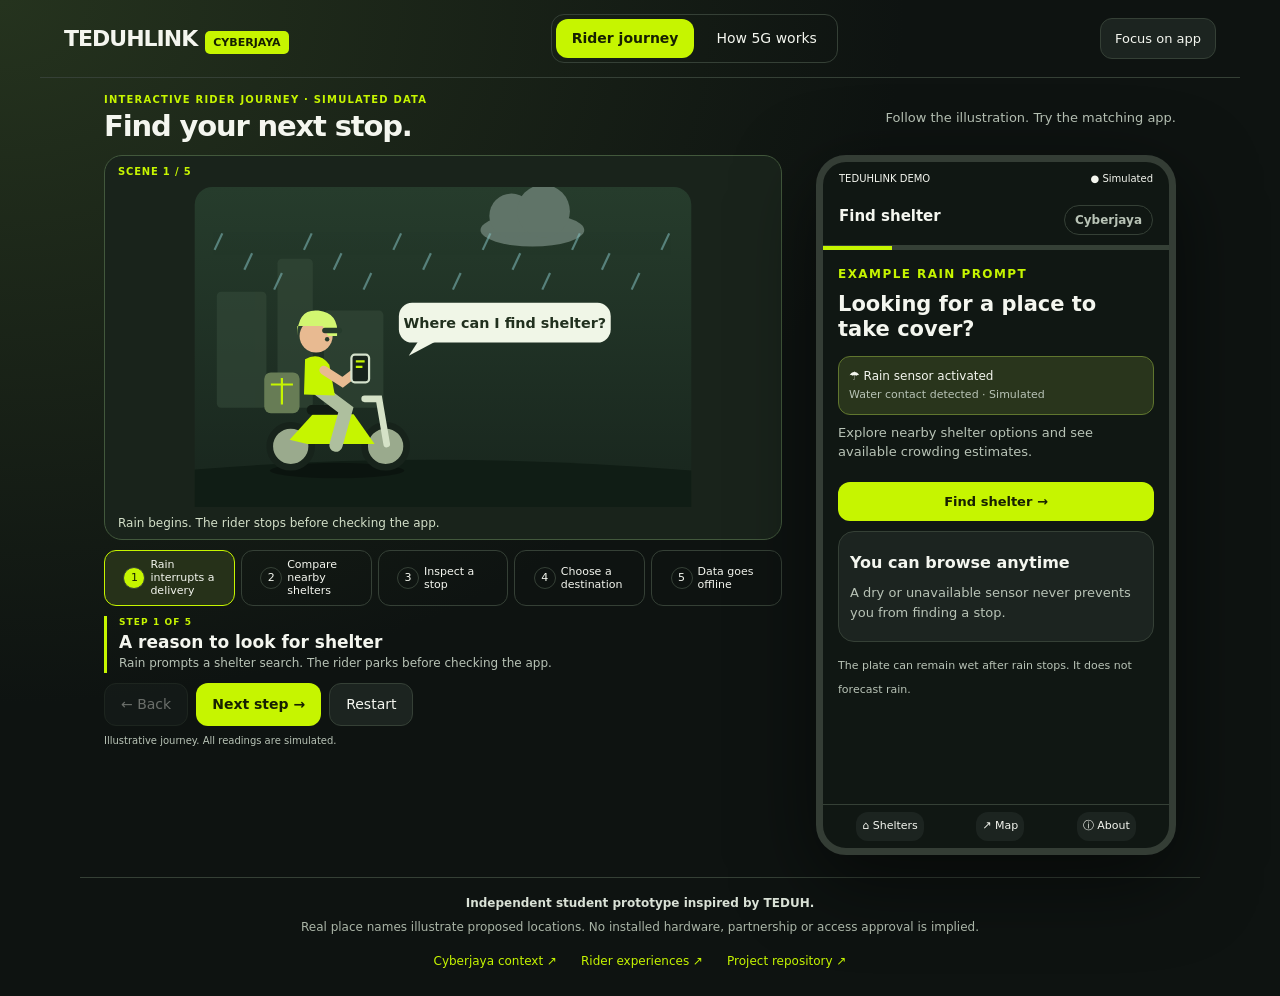
==== commit 7649b6ec: "add pic" ====
--- a/docs/index.html
+++ b/docs/index.html
@@ -29,6 +29,13 @@
 .scroll-cue[hidden]{display:none!important}
 .phone .screen{scrollbar-width:thin;scrollbar-color:#82946b #172019}
 @media(max-width:650px){.phone{height:680px;max-height:88dvh}}
+</style><style id="footer-v6">
+.footer{max-width:1120px;margin:22px auto 0;padding:16px 24px 22px;font-size:12px;line-height:1.6;text-align:center}
+.footer p{margin:0 0 5px}.footer p:first-child{color:#d9e1d6;font-weight:600}
+.footer-disclosure{max-width:760px;margin:0 auto!important;color:#aab5a7}
+.footer-links{display:flex;justify-content:center;flex-wrap:wrap;gap:8px 24px;margin-top:12px}
+.footer-links a{text-decoration:none;padding:3px 0}.footer-links a:hover{text-decoration:underline}
+.footer:after{content:none}
 </style></head><body>
 <header><div class="brand">TEDUHLINK<span>CYBERJAYA</span></div><nav class="view-tabs" aria-label="Demo views"><button id="view-journey" aria-pressed="true">Rider journey</button><button id="view-network" aria-pressed="false">How 5G works</button></nav><button id="clean">Focus on app</button></header>
 <section class="journey-heading" id="journey-heading"><div><div class="eyebrow">Interactive rider journey · Simulated data</div><h1>Find your next stop.</h1></div><p>Follow the illustration. Try the matching app.</p></section><main><section class="intro"><div id="rider-scene" aria-live="polite"></div><div class="steps" id="steps"></div><div class="step-explanation"><div class="eyebrow" id="step-label"></div><h2 id="explain-title"></h2><p class="muted" id="explain"></p></div><div class="controls"><button id="back">← Back</button><button class="primary" id="next">Next step →</button><button id="restart">Restart</button></div><p class="demo-note">Illustrative journey. All readings are simulated.</p></section>
@@ -62,7 +69,14 @@
   render();
 })();
 
-</script><footer class="footer">Independent student prototype inspired by TEDUH. Real place names illustrate proposed locations; no installed hardware, partnership or access approval is implied.<br><a href="https://mediaselangor.com/en/2025/09/320927" target="_blank" rel="noopener">Cyberjaya context</a> · <a href="https://mediaselangor.com/en/2026/09/393885" target="_blank" rel="noopener">Rider experiences</a> · <a href="https://github.com/d1msums/teduhlink" target="_blank" rel="noopener">Project repository</a></footer>
+</script><footer class="footer">
+<p>Independent student prototype inspired by TEDUH.</p>
+<p class="footer-disclosure">Real place names illustrate proposed locations. No installed hardware, partnership or access approval is implied.</p>
+<nav class="footer-links" aria-label="Sources and project links">
+<a href="https://mediaselangor.com/en/2025/09/320927" target="_blank" rel="noopener">Cyberjaya context ↗</a>
+<a href="https://mediaselangor.com/en/2026/09/393885" target="_blank" rel="noopener">Rider experiences ↗</a>
+<a href="https://github.com/d1msums/teduhlink" target="_blank" rel="noopener">Project repository ↗</a>
+</nav></footer>
 <script>
 // Original vector illustrations; all scenes are explanatory simulations.
 function drawRiderStory(step) {
@@ -101,9 +115,7 @@
 }
 
 </script><script>
-const storyImages=["[data-uri]", "[data-uri]", "[data-uri]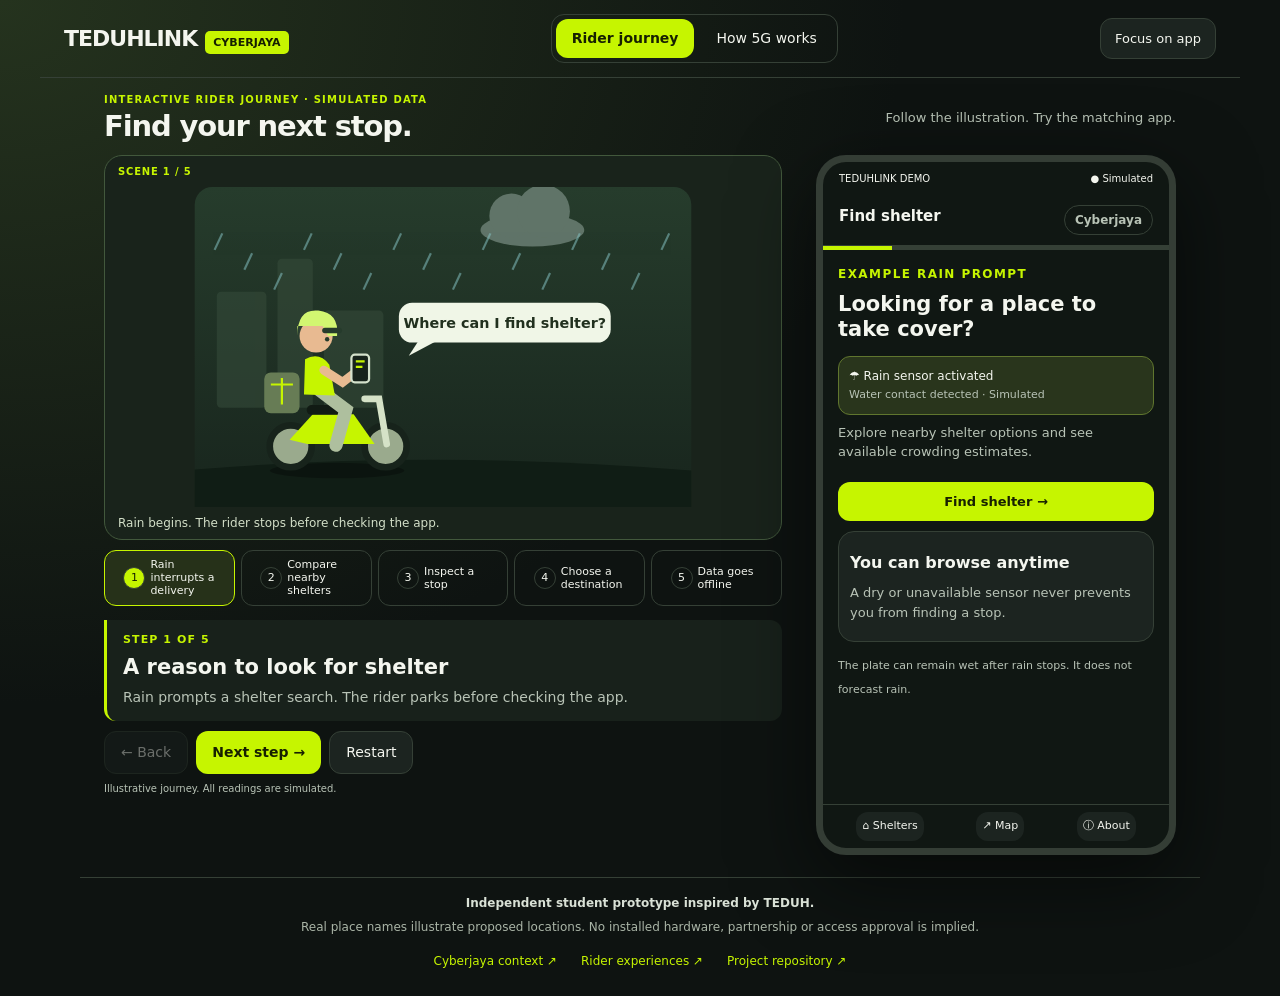
==== commit 5ecbe6fd: "add pic" ====
--- a/docs/index.html
+++ b/docs/index.html
@@ -36,6 +36,12 @@
 .footer-links{display:flex;justify-content:center;flex-wrap:wrap;gap:8px 24px;margin-top:12px}
 .footer-links a{text-decoration:none;padding:3px 0}.footer-links a:hover{text-decoration:underline}
 .footer:after{content:none}
+</style><style id="step-explanation-v7">
+.step-explanation{margin-top:14px;padding:12px 16px;border-left:3px solid var(--lime);background:#18211b;border-radius:0 12px 12px}
+.step-explanation .eyebrow{font-size:11px;letter-spacing:.1em}
+.step-explanation h2{font-size:21px;line-height:1.3;margin:6px 0}
+.step-explanation p{font-size:14px;line-height:1.55;margin:0}
+@media(max-width:650px){.step-explanation{padding:12px 14px}.step-explanation h2{font-size:20px}}
 </style></head><body>
 <header><div class="brand">TEDUHLINK<span>CYBERJAYA</span></div><nav class="view-tabs" aria-label="Demo views"><button id="view-journey" aria-pressed="true">Rider journey</button><button id="view-network" aria-pressed="false">How 5G works</button></nav><button id="clean">Focus on app</button></header>
 <section class="journey-heading" id="journey-heading"><div><div class="eyebrow">Interactive rider journey · Simulated data</div><h1>Find your next stop.</h1></div><p>Follow the illustration. Try the matching app.</p></section><main><section class="intro"><div id="rider-scene" aria-live="polite"></div><div class="steps" id="steps"></div><div class="step-explanation"><div class="eyebrow" id="step-label"></div><h2 id="explain-title"></h2><p class="muted" id="explain"></p></div><div class="controls"><button id="back">← Back</button><button class="primary" id="next">Next step →</button><button id="restart">Restart</button></div><p class="demo-note">Illustrative journey. All readings are simulated.</p></section>
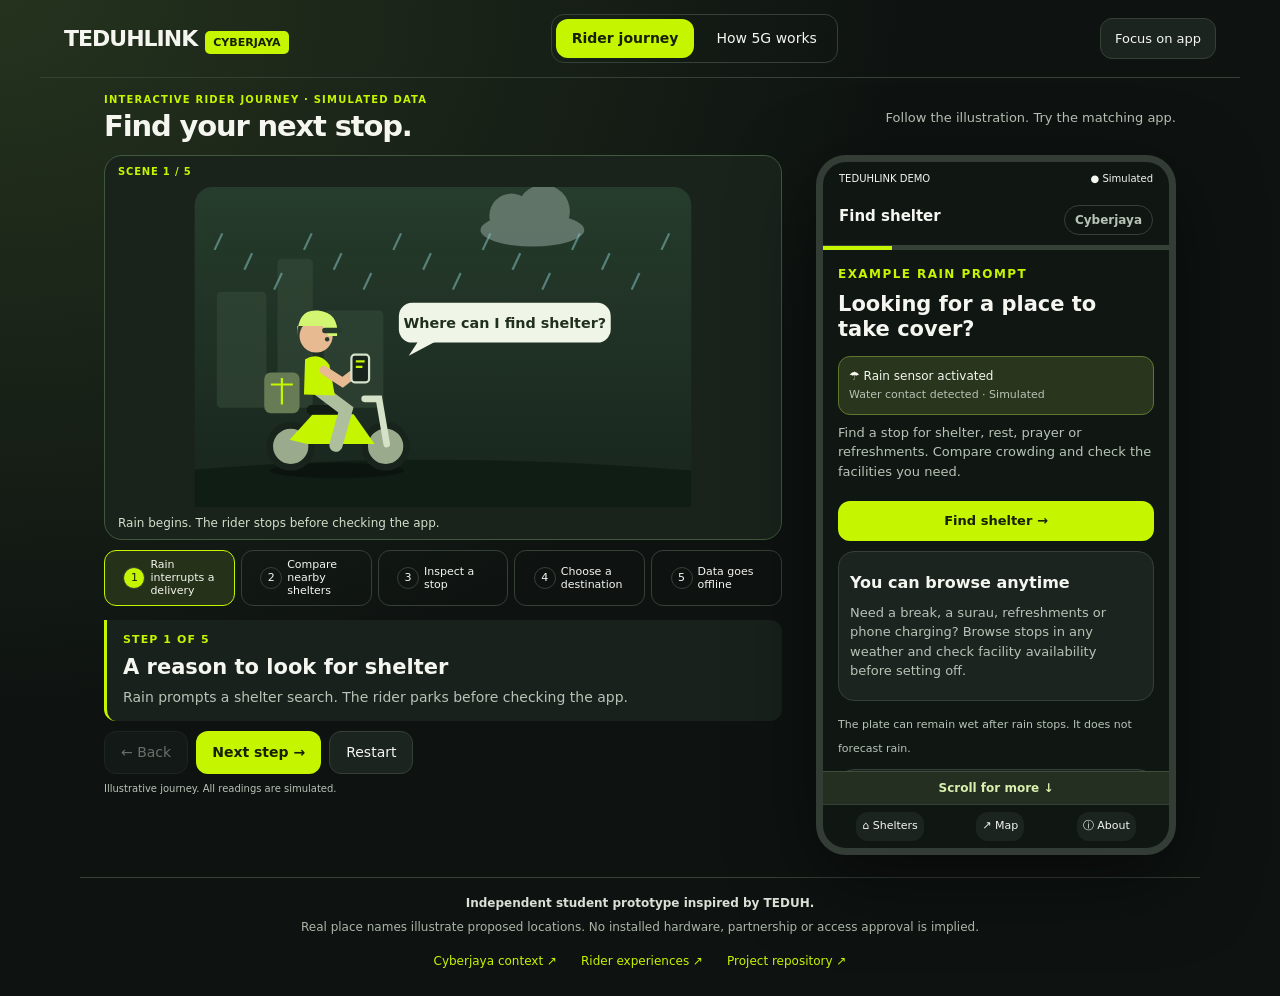
==== commit 8fc53ef6: "update" ====
--- a/docs/index.html
+++ b/docs/index.html
@@ -42,7 +42,7 @@
 .step-explanation h2{font-size:21px;line-height:1.3;margin:6px 0}
 .step-explanation p{font-size:14px;line-height:1.55;margin:0}
 @media(max-width:650px){.step-explanation{padding:12px 14px}.step-explanation h2{font-size:20px}}
-</style></head><body>
+</style><style>.amenities{margin:12px 0;padding:12px;background:#252d28;border-radius:10px}.amenities>small{display:block;color:#c1cbbb;font-size:10px;line-height:1.5}.amenity-tags{display:flex;flex-wrap:wrap;gap:6px;margin:9px 0}.amenity-tags span{font-size:11px;padding:5px 7px;border:1px solid #59644f;border-radius:6px;background:#1a231d}</style></head><body>
 <header><div class="brand">TEDUHLINK<span>CYBERJAYA</span></div><nav class="view-tabs" aria-label="Demo views"><button id="view-journey" aria-pressed="true">Rider journey</button><button id="view-network" aria-pressed="false">How 5G works</button></nav><button id="clean">Focus on app</button></header>
 <section class="journey-heading" id="journey-heading"><div><div class="eyebrow">Interactive rider journey · Simulated data</div><h1>Find your next stop.</h1></div><p>Follow the illustration. Try the matching app.</p></section><main><section class="intro"><div id="rider-scene" aria-live="polite"></div><div class="steps" id="steps"></div><div class="step-explanation"><div class="eyebrow" id="step-label"></div><h2 id="explain-title"></h2><p class="muted" id="explain"></p></div><div class="controls"><button id="back">← Back</button><button class="primary" id="next">Next step →</button><button id="restart">Restart</button></div><p class="demo-note">Illustrative journey. All readings are simulated.</p></section>
 <div class="app-column"><section class="phone" aria-label="TeduhLink phone prototype"><div class="phone-top"><span>TEDUHLINK DEMO</span><span>● Simulated</span></div><div class="phone-brand">Find shelter <span class="pill" style="float:right">Cyberjaya</span></div><div class="progress"><div id="progress"></div></div><div id="screen" class="screen" aria-live="polite"></div><button class="scroll-cue" id="scroll-cue" aria-controls="screen" hidden>Scroll for more ↓</button><nav class="phone-nav" aria-label="App navigation"><button data-go="1">⌂ Shelters</button><button data-go="3">↗ Map</button><button id="about">ⓘ About</button></nav></section></div>
@@ -58,7 +58,7 @@
   function stop(){if(timer)clearInterval(timer);timer=null;q('#deploy-play').textContent='▶ Play automatic flow';}
   function render(){
     host.querySelectorAll('[data-mode]').forEach(b=>b.setAttribute('aria-pressed',String(b.dataset.mode===mode)));
-    q('#deploy-summary').textContent=mode==='proposed'?'PROPOSED: camera images → 5G connection → shared AI server → backend → rider app.':'WORKING PROTOTYPE: camera → laptop AI → backend → rider app. The current flow does not require 5G.';
+    q('#deploy-summary').textContent=mode==='proposed'?'PROPOSED: camera images → 5G connection → shared AI server → backend → rider app.':'WORKING PROTOTYPE: camera → laptop AI → backend → rider app. Local updates via a mobile hotspot; proposed 5G deployment connects shelter cameras to shared AI.';
     const names=mode==='proposed'?['Shelter cameras','5G gateway','Shared AI + backend','Rider app']:['Camera','Laptop AI','Backend','Rider app'];
     const icons=['▣',mode==='proposed'?'◉':'▤','⚙','▯'];
     q('.deploy-progress').innerHTML=names.map((n,i)=>`<button class="deploy-step" data-stage="${i}" ${i===stage?'aria-current="step"':''}>${i+1}. ${n}</button>`).join('');
@@ -132,15 +132,16 @@
 const $=id=>document.getElementById(id);
 const source='<p><small>Simulated data · Proposed location</small></p>';
 function uiIcon(type){const paths=type==='fuel'?'<path d="M4 21V4a1 1 0 0 1 1-1h8a1 1 0 0 1 1 1v17M3 21h12M4 10h10M17 5l3 3v10a2 2 0 0 1-4 0v-4h-2M18 6v4h2"/>':'<circle cx="9" cy="7" r="3"/><path d="M3 21v-4a6 6 0 0 1 12 0v4M16 4a3 3 0 0 1 0 6M17 13a5 5 0 0 1 4 5v3"/>';return `<svg class="ui-icon" viewBox="0 0 24 24" fill="none" stroke="currentColor" stroke-width="1.8" stroke-linecap="round" stroke-linejoin="round" aria-hidden="true">${paths}</svg>`;}
-function card(name,crowd,busy,action){return `<article class="card ${busy?'':'selected'}"><div class="shelter-heading"><small>PROPOSED SHELTER</small><span class="shelter-icon" aria-hidden="true">${uiIcon("fuel")}</span></div><h3>${name}</h3><p><small>↗ ${busy?'1.2 km':'830 m'} · Example distance from rider</small></p>${action?'<p class="notice">✓ Suggested · Closer &amp; less crowded<br><small>830 m · 1 person · Space not guaranteed.</small></p>':''}<span class="tag ${busy?'busy':''}">${uiIcon("people")}${crowd}</span>${action?'<button class="primary wide" data-go="2">Explore suggested stop →</button>':''}</article>`;}
+function amenities(){return `<div class="amenities"><small>FACILITIES TO CHECK · NOT YET VERIFIED AT THIS STOP</small><div class="amenity-tags"><span>⛽ Fuel</span><span>☕ Mart / refreshments</span><span>🕌 Surau</span><span>🔌 Phone charging</span><span>🚻 Toilet</span></div><small>Availability, opening hours and access require confirmation with the site owner.</small></div>`;}
+function card(name,crowd,busy,action){return `<article class="card ${busy?'':'selected'}"><div class="shelter-heading"><small>PROPOSED SHELTER</small><span class="shelter-icon" aria-hidden="true">${uiIcon("fuel")}</span></div><h3>${name}</h3><p><small>↗ ${busy?'1.2 km':'830 m'} · Example distance from rider</small></p>${action?'<p class="notice">✓ Suggested · Closer &amp; less crowded<br><small>830 m · 1 person · Space not guaranteed.</small></p>':''}<span class="tag ${busy?'busy':''}">${uiIcon("people")}${crowd}</span>${amenities()}${action?'<button class="primary wide" data-go="2">Explore suggested stop →</button>':''}</article>`;}
 function render(){
 document.getElementById("rider-scene").innerHTML=drawRiderStory(current);
 $('steps').innerHTML=journey.map((s,i)=>`<button class="step ${i===current?'active':''}" data-go="${i}" ${i===current?'aria-current="step"':''}><span class="number">${i+1}</span><span>${s[0]}</span></button>`).join('');
 $('step-label').textContent=`Step ${current+1} of 5`;$('explain-title').textContent=journey[current][1];$('explain').textContent=journey[current][2];$('progress').style.width=`${(current+1)*20}%`;$('back').disabled=current===0;$('next').disabled=current===4;
 const views=[
-`<div class="eyebrow">Example rain prompt</div><h2>Looking for a place to take cover?</h2><div class="notice">☂ Rain sensor activated<br><small>Water contact detected · Simulated</small></div><p class="muted">Explore nearby shelter options and see available crowding estimates.</p><button class="primary wide" data-go="1">Find shelter →</button><div class="card"><h3>You can browse anytime</h3><p class="muted">A dry or unavailable sensor never prevents you from finding a stop.</p></div><small>The plate can remain wet after rain stops. It does not forecast rain.</small>`,
+`<div class="eyebrow">Example rain prompt</div><h2>Looking for a place to take cover?</h2><div class="notice">☂ Rain sensor activated<br><small>Water contact detected · Simulated</small></div><p class="muted">Find a stop for shelter, rest, prayer or refreshments. Compare crowding and check the facilities you need.</p><button class="primary wide" data-go="1">Find shelter →</button><div class="card"><h3>You can browse anytime</h3><p class="muted">Need a break, a surau, refreshments or phone charging? Browse stops in any weather and check facility availability before setting off.</p></div><small>The plate can remain wet after rain stops. It does not forecast rain.</small><div class="card"><small>PLANNED WEATHER INTEGRATION</small><h3>MET Malaysia forecasts &amp; warnings</h3><p class="muted">Area weather updates would complement local sensor readings. Not connected in this demo.</p><a href="https://developer.data.gov.my/realtime-api/weather" target="_blank" rel="noopener">Official data source ↗</a></div>`,
 `<div class="eyebrow">Compare your options</div><h2>Shelter options</h2><small>Two illustrative listings · All readings simulated</small>${card('Shell Shaftsbury Square','Busy · Example estimate: 3',true,false)}${card('Petronas Cottage Walk','Some people detected · Estimate: 1',false,true)}<small>Facilities and rider access require site verification. No spaces are guaranteed.</small>`,
-`<div class="eyebrow">Shelter details</div><h2>Petronas Cottage Walk</h2>${source}<p><span class="tag">↗ 830 m · Example distance</span></p><div class="card selected"><small>ESTIMATED CROWDING</small><h3>Some people detected</h3><span class="tag">Example count: 1 person</span><p><small>Fresh observation in this scenario</small></p></div><div class="card"><small>RAIN SENSOR</small><h3>Sensor wet</h3><small>Water contact, not shelter-floor conditions.</small></div><small>Demo threshold: 3+ people = busy. Access and facilities are pending verification.</small><button class="primary wide" data-go="3">View on concept map →</button>`,
+`<div class="eyebrow">Shelter details</div><h2>Petronas Cottage Walk</h2>${source}${amenities()}<p><span class="tag">↗ 830 m · Example distance</span></p><div class="card selected"><small>ESTIMATED CROWDING</small><h3>Some people detected</h3><span class="tag">Example count: 1 person</span><p><small>Fresh observation in this scenario</small></p></div><div class="card"><small>RAIN SENSOR</small><h3>Sensor wet</h3><small>Water contact, not shelter-floor conditions.</small></div><small>Demo threshold: 3+ people = busy. Access and facilities are pending verification.</small><button class="primary wide" data-go="3">View on concept map →</button>`,
 `<div class="eyebrow">Illustrative map · Not for navigation</div><h2>Explore the destination</h2><div class="map" aria-label="Schematic locations, not geographically accurate"><div class="road"></div><span class="marker a">A · Petronas</span><span class="marker b">B · Shell</span></div><div class="card"><h3>Petronas Cottage Walk</h3><p class="muted">In a deployed service, verified coordinates would open in a navigation app.</p><small>Directions pending location and access verification.</small></div><button class="primary wide" data-go="4">What if the camera goes offline? →</button>`,
 `<div class="eyebrow">Independent sensor updates</div><h2>Information you can interpret</h2><div class="card"><small>CAMERA OBSERVATION</small><h3>Crowding unavailable</h3><span class="tag gray">Example expired reading</span><p class="muted">Check other listed stops. An old count is no longer shown as current.</p></div><div class="card selected"><small>RAIN SENSOR</small><h3>Sensor wet</h3><span class="tag">Separate feed still updating</span></div><button class="primary wide" data-go="0">Replay the journey ↻</button>`];
 $('screen').innerHTML=views[current];$('screen').scrollTop=0;}
